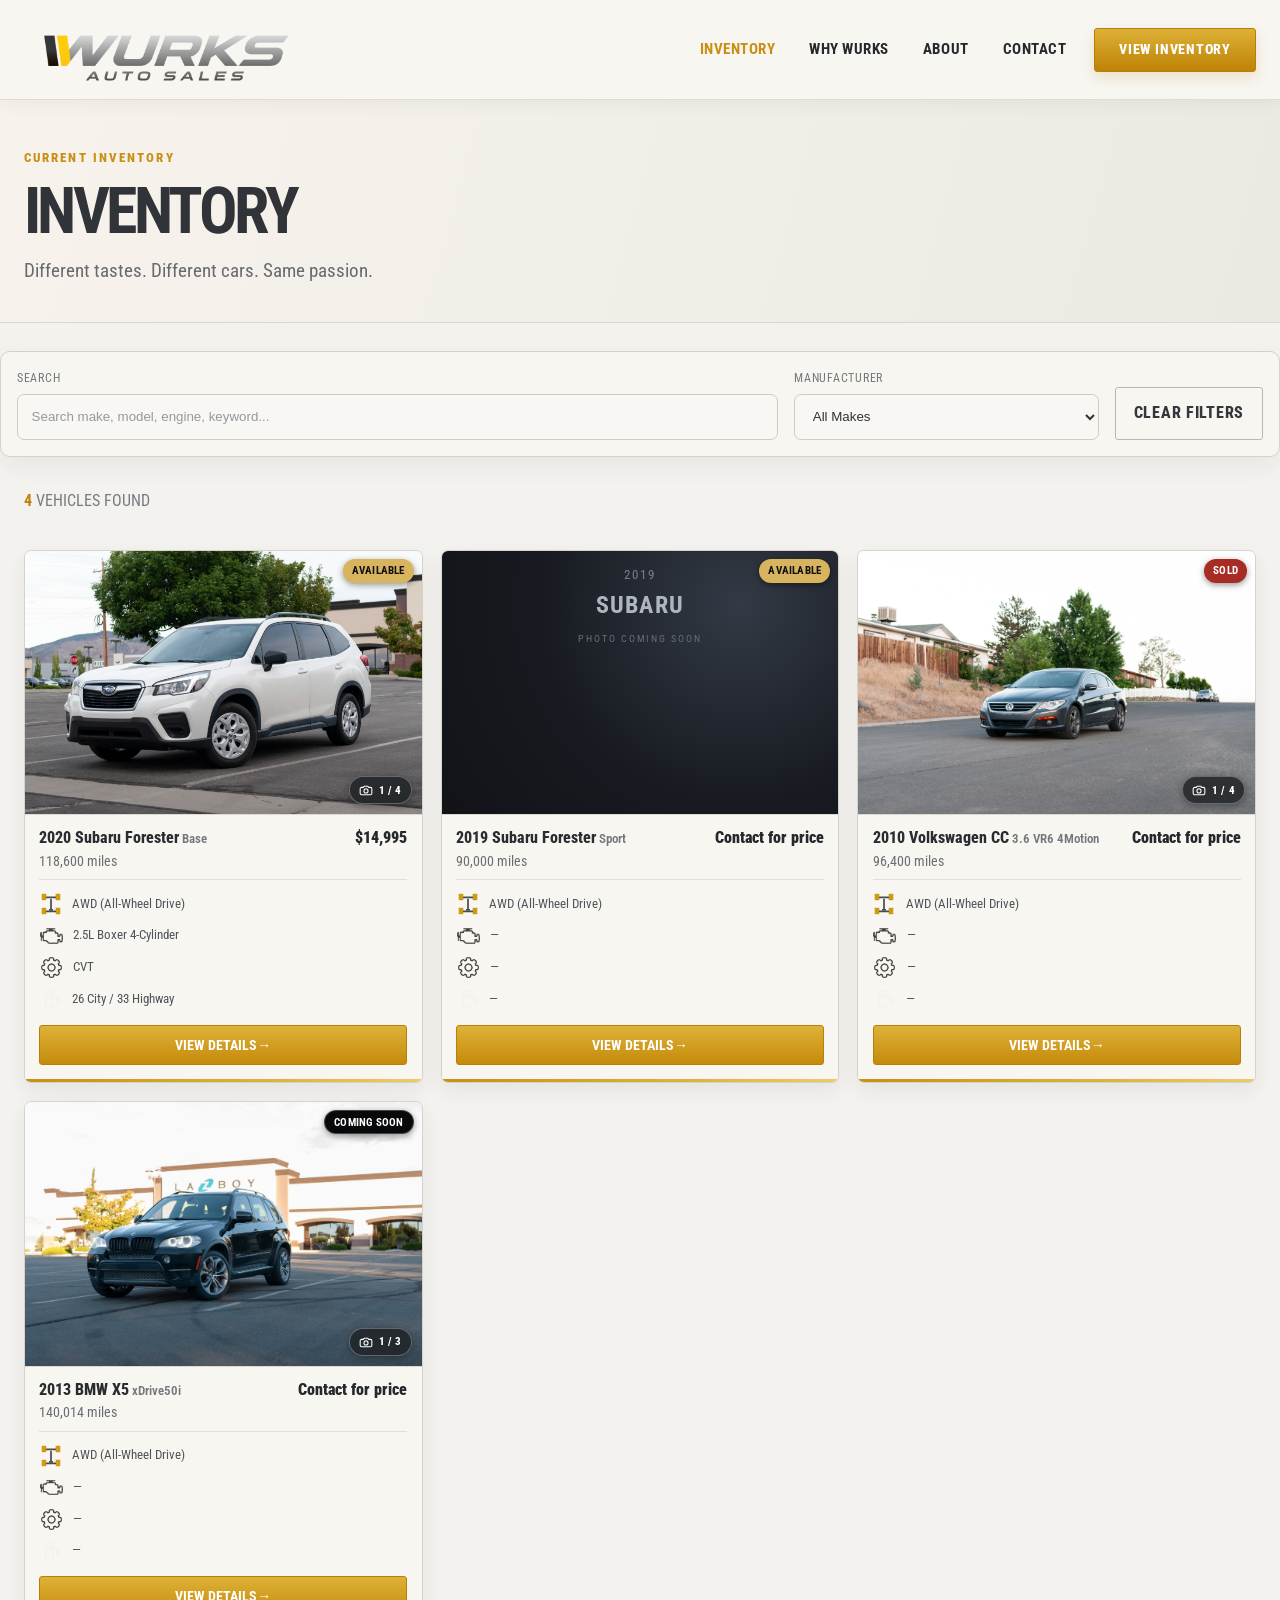
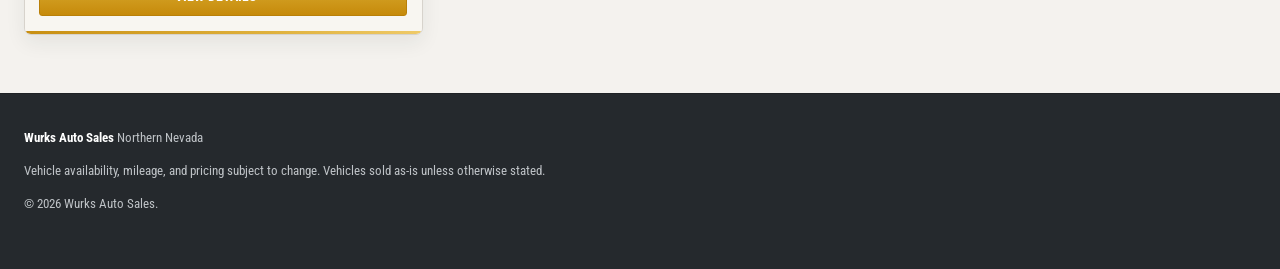
==== inventory.html @ 35cf56d9 "Add files via upload" ====
<!doctype html>
<html lang="en">
<head>
  <meta charset="utf-8" />
  <meta name="viewport" content="width=device-width, initial-scale=1" />
  <meta name="description" content="Browse current used vehicle inventory from Wurks Auto Sales in Northern Nevada." />
  <title>Inventory | Wurks Auto Sales</title>
  <link rel="stylesheet" href="styles.css?v=7.3.0-no-hero-photo" />
  <link rel="preconnect" href="https://fonts.googleapis.com">
  <link rel="preconnect" href="https://fonts.gstatic.com" crossorigin>
  <link href="https://fonts.googleapis.com/css2?family=Roboto+Condensed:wght@400;500;600;700&display=swap" rel="stylesheet">
</head>
<body>
  <header class="site-header">
    <a class="brand brand-logo-link" href="index.html" aria-label="Wurks Auto Sales home">
      <img class="site-logo" src="images/wurks-auto-sales-logo.png?v=7.2.2" alt="Wurks Auto Sales">
    </a>
    <button class="menu-toggle" aria-expanded="false" aria-controls="nav">Menu</button>
    <nav id="nav" class="nav">
      <a class="active" href="inventory.html">Inventory</a>
      <a href="index.html#why-wurks">Why Wurks</a>
      <a href="index.html#about">About</a>
      <a href="index.html#contact">Contact</a>
    </nav>
    <a class="header-cta" href="inventory.html">View Inventory</a>
  </header>

  <main class="inventory-page dealer-inventory-page">
    <section class="inventory-hero compact">
      <p class="eyebrow">Current inventory</p>
      <h1>Inventory</h1>
      <p>Different tastes. Different cars. Same passion.</p>
    </section>

    <section class="inventory-controls dealer-controls">
      <div class="search-wrap">
        <label for="inventory-search">Search</label>
        <input id="inventory-search" type="search" placeholder="Search make, model, engine, keyword...">
      </div>
      <div>
        <label for="make-filter">Manufacturer</label>
        <select id="make-filter">
          <option value="all">All Makes</option>
        </select>
      </div>
      <button id="clear-filters" class="button secondary clear-filter-button" type="button">Clear Filters</button>
    </section>

    <section class="inventory-results-head">
      <p><strong id="inventory-count">0</strong> vehicles found</p>
    </section>

    <section class="section inventory-list-section">
      <div id="inventory-grid" class="inventory-grid dealer-inventory-grid"></div>
      <div id="no-results" class="no-results" hidden>
        <h2>No vehicles match those filters.</h2>
        <p>Try another manufacturer or search term.</p>
      </div>
    </section>
  </main>

  <footer>
    <div><strong>Wurks Auto Sales</strong><span> Northern Nevada</span></div>
    <p>Vehicle availability, mileage, and pricing subject to change. Vehicles sold as-is unless otherwise stated.</p>
    <p>&copy; <span id="year"></span> Wurks Auto Sales.</p>
  </footer>

  <template id="vehicle-template">
    <article class="vehicle-card">
      <div class="vehicle-photo">
        <span class="status"></span>
        <div class="photo-placeholder">Add Vehicle Photo</div>
      </div>
      <div class="vehicle-body">
        <div class="vehicle-title-row">
          <h3 class="vehicle-name"></h3>
          <strong class="vehicle-price"></strong>
        </div>
        <div class="vehicle-meta-row">
          <span class="vehicle-mileage"></span>
        </div>
        <div class="specs"></div>
        <p class="vehicle-desc"></p>
        <a class="button secondary details-button" href="#">View Details</a>
      </div>
    </article>
  </template>
  <script>
    document.write('<script src="inventory.js?v=' + Date.now() + '"><\/script>');
  </script>

<script src="script.js?v=7.2.7-showroom-hero"></script>
</body>
</html>
---- styles.css ----
:root{--bg:#0d0f12;--panel:#15181d;--soft:#20242b;--text:#f5f7fa;--muted:#a8afb9;--line:#2b3038;--accent:#f4b942;--max:1180px}*{box-sizing:border-box}html{scroll-behavior:smooth}body{margin:0;font-family:Inter,ui-sans-serif,system-ui,-apple-system,BlinkMacSystemFont,"Segoe UI",sans-serif;background:var(--bg);color:var(--text);line-height:1.55}a{color:inherit;text-decoration:none}.site-header{position:sticky;top:0;z-index:10;display:flex;align-items:center;justify-content:space-between;padding:16px max(22px,calc((100vw - var(--max))/2));background:rgba(13,15,18,.92);backdrop-filter:blur(12px);border-bottom:1px solid var(--line)}.brand{display:flex;align-items:center;gap:12px}.brand-mark{display:grid;place-items:center;width:42px;height:42px;border:2px solid var(--accent);font-weight:900;font-size:22px;transform:skew(-7deg)}.brand strong,.brand span{display:block}.brand span{font-size:12px;color:var(--muted);letter-spacing:.08em;text-transform:uppercase}.nav{display:flex;gap:24px;font-size:14px}.nav a:hover{color:var(--accent)}.menu-toggle{display:none}.hero,.section,footer{max-width:var(--max);margin:auto}.hero{min-height:74vh;display:grid;grid-template-columns:1.2fr .8fr;gap:70px;align-items:center;padding:90px 22px}.eyebrow{text-transform:uppercase;letter-spacing:.16em;font-size:12px;font-weight:800;color:var(--accent);margin:0 0 12px}.hero h1{font-size:clamp(44px,7vw,82px);line-height:.98;letter-spacing:-.055em;margin:0;max-width:820px}.hero-text{max-width:720px;font-size:19px;color:var(--muted);margin:24px 0 0}.actions{display:flex;gap:12px;margin-top:32px;flex-wrap:wrap}.button{display:inline-flex;align-items:center;justify-content:center;border-radius:8px;padding:13px 18px;font-weight:800;border:1px solid var(--line);cursor:pointer;font:inherit}.button.primary{background:var(--accent);color:#151515;border-color:var(--accent)}.button.secondary{background:transparent;color:var(--text)}.button:hover{transform:translateY(-1px)}.hero-card{background:linear-gradient(145deg,#1b1f25,#111317);padding:34px;border:1px solid var(--line);border-radius:18px;box-shadow:0 20px 70px rgba(0,0,0,.28)}.hero-card-label{font-size:12px;color:var(--muted);text-transform:uppercase;letter-spacing:.12em}.hero-card>strong{display:block;font-size:30px;line-height:1.1;margin:10px 0}.hero-card p{color:var(--muted)}.mini-grid{display:grid;grid-template-columns:1fr 1fr;margin-top:28px;border-top:1px solid var(--line);border-left:1px solid var(--line)}.mini-grid span{padding:16px;border-right:1px solid var(--line);border-bottom:1px solid var(--line);color:var(--muted)}.mini-grid b{color:var(--text)}.section{padding:88px 22px}.section.muted{max-width:none;padding-left:max(22px,calc((100vw - var(--max))/2));padding-right:max(22px,calc((100vw - var(--max))/2));background:var(--panel);border-block:1px solid var(--line)}.section-heading{display:flex;justify-content:space-between;gap:30px;align-items:end;margin-bottom:34px}.section h2{font-size:clamp(32px,4vw,52px);line-height:1.05;letter-spacing:-.035em;margin:0}.section-heading>p{max-width:520px;color:var(--muted);margin:0}.inventory-grid{display:grid;grid-template-columns:repeat(2,minmax(0,1fr));gap:20px}.vehicle-card{overflow:hidden;background:var(--panel);border:1px solid var(--line);border-radius:16px}.vehicle-photo{height:280px;background:radial-gradient(circle at 75% 20%,#333a45,#171a20 55%,#111317);position:relative;display:grid;place-items:center}.photo-placeholder{color:#7f8792;border:1px dashed #555d68;padding:14px 18px;border-radius:8px}.status{position:absolute;left:16px;top:16px;background:var(--accent);color:#111;padding:6px 10px;border-radius:999px;font-size:11px;font-weight:900;text-transform:uppercase;letter-spacing:.08em}.vehicle-body{padding:22px}.vehicle-top{display:flex;justify-content:space-between;gap:16px}.vehicle-kicker{font-size:12px;text-transform:uppercase;letter-spacing:.12em;color:var(--muted);margin:0 0 6px}.vehicle-name{font-size:26px;line-height:1.1;margin:0}.vehicle-price{font-size:22px;white-space:nowrap}.specs{display:flex;gap:8px;flex-wrap:wrap;margin:18px 0}.specs span{font-size:12px;padding:6px 9px;background:var(--soft);border:1px solid var(--line);border-radius:999px;color:#c9ced5}.vehicle-desc,.about-copy,.contact-section p{color:var(--muted)}.details-button{width:100%;margin-top:8px}.feature-grid{display:grid;grid-template-columns:repeat(3,1fr);gap:18px}.feature-grid article{padding:26px;border:1px solid var(--line);border-radius:14px;background:#111317}.feature-grid span{color:var(--accent);font-weight:900}.feature-grid h3{font-size:23px;margin:26px 0 10px}.feature-grid p{color:var(--muted);margin:0}.about-grid{display:grid;grid-template-columns:.9fr 1.1fr;gap:70px}.about-copy{font-size:19px}.contact-section{display:grid;grid-template-columns:1fr 1fr;gap:50px}.contact-card{border:1px solid var(--line);border-radius:16px;overflow:hidden}.contact-card a,.contact-card div{display:flex;justify-content:space-between;gap:20px;padding:22px;border-bottom:1px solid var(--line)}.contact-card>*:last-child{border-bottom:0}.contact-card span{color:var(--muted)}.contact-card a:hover{background:var(--panel)}footer{padding:32px 22px 55px;border-top:1px solid var(--line);color:var(--muted);font-size:13px}footer strong{color:var(--text)}dialog{max-width:620px;width:calc(100% - 32px);background:#14171c;color:var(--text);border:1px solid var(--line);border-radius:16px;padding:34px}dialog::backdrop{background:rgba(0,0,0,.75)}.dialog-close{position:absolute;right:16px;top:12px;background:none;border:0;color:var(--text);font-size:30px;cursor:pointer}.dialog-note{color:var(--muted);padding:14px;background:var(--soft);border-radius:8px}@media(max-width:760px){.menu-toggle{display:block;background:none;color:var(--text);border:1px solid var(--line);border-radius:7px;padding:8px 10px}.nav{display:none;position:absolute;top:75px;left:0;right:0;background:var(--bg);padding:20px 22px;border-bottom:1px solid var(--line);flex-direction:column}.nav.open{display:flex}.hero{grid-template-columns:1fr;min-height:auto;padding-top:65px;gap:35px}.hero-card{padding:24px}.inventory-grid,.feature-grid,.about-grid,.contact-section{grid-template-columns:1fr}.section-heading{align-items:start;flex-direction:column}.vehicle-photo{height:220px}.vehicle-top{flex-direction:column}.contact-card a,.contact-card div{flex-direction:column;gap:3px}.about-grid{gap:24px}}

/* Featured inventory and full inventory page */
.heading-actions{max-width:520px}.heading-actions p{color:var(--muted);margin:0 0 9px}.text-link{color:var(--accent);font-weight:800;font-size:14px}.text-link:hover{text-decoration:underline}.featured-grid{grid-template-columns:repeat(2,minmax(0,1fr))}.inventory-hero{max-width:var(--max);margin:auto;padding:82px 22px 34px}.inventory-hero h1{font-size:clamp(48px,7vw,82px);line-height:.98;letter-spacing:-.055em;margin:0}.inventory-hero>p:last-child{max-width:720px;color:var(--muted);font-size:18px;margin:22px 0 0}.inventory-page-section{padding-top:28px}.inventory-toolbar{display:grid;grid-template-columns:minmax(190px,260px) minmax(260px,1fr) auto;gap:14px;align-items:end;margin-bottom:28px;padding:18px;background:var(--panel);border:1px solid var(--line);border-radius:14px}.filter-group{display:flex;flex-direction:column;gap:7px}.filter-group label{font-size:11px;text-transform:uppercase;letter-spacing:.11em;color:var(--muted);font-weight:800}.filter-group select,.filter-group input{width:100%;height:46px;padding:0 13px;border-radius:8px;border:1px solid var(--line);background:var(--bg);color:var(--text);font:inherit;outline:none}.filter-group select:focus,.filter-group input:focus{border-color:var(--accent)}.filter-group input::placeholder{color:#747c87}.inventory-count{height:46px;min-width:132px;display:flex;flex-direction:column;justify-content:center;padding:0 14px;border-left:1px solid var(--line)}.inventory-count strong{font-size:19px;line-height:1}.inventory-count span{font-size:11px;color:var(--muted);margin-top:4px}.inventory-grid-three{grid-template-columns:repeat(3,minmax(0,1fr));gap:18px}.inventory-grid-three .vehicle-photo{height:215px}.inventory-grid-three .vehicle-body{padding:18px}.inventory-grid-three .vehicle-name{font-size:22px}.inventory-grid-three .vehicle-price{font-size:18px}.inventory-grid-three .vehicle-top{flex-direction:column;gap:7px}.inventory-grid-three .vehicle-desc{display:-webkit-box;-webkit-line-clamp:3;-webkit-box-orient:vertical;overflow:hidden}.no-results{text-align:center;padding:70px 20px;border:1px dashed var(--line);border-radius:14px}.no-results h2{font-size:30px;margin:0 0 8px}.no-results p{color:var(--muted);margin:0 0 20px}.nav a.active{color:var(--accent)}

@media(max-width:980px){.inventory-grid-three{grid-template-columns:repeat(2,minmax(0,1fr))}.inventory-toolbar{grid-template-columns:1fr 1fr}.inventory-count{grid-column:1/-1;border-left:0;border-top:1px solid var(--line);padding:12px 0 0;height:auto}}
@media(max-width:760px){.featured-grid,.inventory-grid-three{grid-template-columns:1fr}.inventory-toolbar{grid-template-columns:1fr}.inventory-count{grid-column:auto}.inventory-hero{padding-top:56px}.heading-actions{max-width:none}}

/* v3 polish: richer vehicle cards + dedicated detail pages */
.vehicle-card{transition:transform .18s ease,border-color .18s ease,box-shadow .18s ease}.vehicle-card:hover{transform:translateY(-3px);border-color:#3b424d;box-shadow:0 18px 45px rgba(0,0,0,.2)}.vehicle-photo{background-size:cover;background-position:center;overflow:hidden}.vehicle-photo.has-image:after,.detail-main-photo.has-image:after{content:"";position:absolute;inset:0;background:linear-gradient(to bottom,transparent 55%,rgba(0,0,0,.24))}.photo-placeholder{border:0;text-align:center;display:flex;flex-direction:column;gap:2px;text-transform:uppercase;letter-spacing:.12em}.photo-placeholder span{font-size:13px;color:#777f8a}.photo-placeholder strong{font-size:24px;color:#aeb5bf;letter-spacing:.05em}.photo-placeholder small{font-size:10px;color:#666e78;margin-top:5px}.featured-badge{position:absolute;z-index:2;right:16px;top:16px;background:#111317dd;border:1px solid #4c535d;border-radius:999px;padding:6px 10px;font-size:10px;font-weight:900;text-transform:uppercase;letter-spacing:.09em}.status{z-index:2}.status.coming-soon-status{background:#4b515a;color:#fff}.details-button{position:relative}.details-button:after{content:" →"}.inventory-grid-three .vehicle-card{display:flex;flex-direction:column}.inventory-grid-three .vehicle-body{display:flex;flex:1;flex-direction:column}.inventory-grid-three .vehicle-desc{flex:1}.inventory-toolbar{position:sticky;top:83px;z-index:5;box-shadow:0 8px 25px rgba(0,0,0,.15)}
.vehicle-detail-page{max-width:var(--max);margin:auto;padding:42px 22px 88px}.back-link{display:inline-block;color:var(--muted);font-weight:700;font-size:14px;margin:8px 0 28px}.back-link:hover{color:var(--accent)}.detail-layout{display:grid;grid-template-columns:minmax(0,1.15fr) minmax(360px,.85fr);gap:48px;align-items:start}.detail-gallery{min-width:0}.detail-main-photo{height:540px;position:relative;border:1px solid var(--line);border-radius:18px;background:radial-gradient(circle at 75% 20%,#333a45,#171a20 55%,#111317);background-size:cover;background-position:center;display:grid;place-items:center;overflow:hidden}.detail-placeholder{text-align:center;display:flex;flex-direction:column;text-transform:uppercase;letter-spacing:.13em}.detail-placeholder span{color:#777f8a;font-size:18px}.detail-placeholder strong{font-size:42px;color:#b5bbc3}.detail-placeholder small{color:#6f7680;font-size:11px;margin-top:8px}.detail-thumbnails{display:grid;grid-template-columns:repeat(5,1fr);gap:10px;margin-top:12px}.thumb{aspect-ratio:4/3;border:2px solid transparent;border-radius:9px;background-size:cover;background-position:center;cursor:pointer;opacity:.72}.thumb:hover,.thumb.active{opacity:1;border-color:var(--accent)}.detail-summary{position:sticky;top:110px}.detail-summary h1{font-size:clamp(40px,5vw,64px);line-height:.98;letter-spacing:-.045em;margin:0 0 16px}.detail-price{display:block;font-size:30px;color:var(--accent);margin-bottom:26px}.detail-spec-grid{display:grid;grid-template-columns:repeat(3,1fr);border:1px solid var(--line);border-radius:12px;overflow:hidden;margin-bottom:28px}.detail-spec-grid div{padding:16px;border-right:1px solid var(--line)}.detail-spec-grid div:last-child{border-right:0}.detail-spec-grid span,.disclosure-box>span{display:block;color:var(--muted);font-size:10px;text-transform:uppercase;letter-spacing:.12em;font-weight:800;margin-bottom:4px}.detail-spec-grid strong{font-size:14px}.detail-description{color:#c9ced5;font-size:18px}.disclosure-box{margin:24px 0;background:var(--panel);border:1px solid var(--line);border-radius:12px;padding:18px}.disclosure-box p{color:var(--muted);margin:0}.detail-actions{display:flex;gap:10px;flex-wrap:wrap}.detail-not-found{padding:100px 0}.detail-not-found h1{font-size:48px;max-width:650px}.buyer-banner{max-width:none;padding:52px max(22px,calc((100vw - var(--max))/2));background:var(--panel);border-block:1px solid var(--line);display:grid;grid-template-columns:1fr 1fr;gap:50px;align-items:end}.buyer-banner h2{font-size:clamp(30px,4vw,46px);margin:0;line-height:1.05}.buyer-banner>p{color:var(--muted);margin:0;max-width:560px}
@media(max-width:900px){.detail-layout{grid-template-columns:1fr}.detail-summary{position:static}.detail-main-photo{height:480px}.buyer-banner{grid-template-columns:1fr;gap:20px}}
@media(max-width:760px){.inventory-toolbar{position:static}.vehicle-detail-page{padding-top:28px}.detail-main-photo{height:330px}.detail-spec-grid{grid-template-columns:1fr}.detail-spec-grid div{border-right:0;border-bottom:1px solid var(--line)}.detail-spec-grid div:last-child{border-bottom:0}.detail-actions{flex-direction:column}.detail-actions .button{width:100%}.detail-thumbnails{grid-template-columns:repeat(4,1fr)}}

/* v4.1 inventory photo browsing: arrows + picture count only on inventory cards */
.inventory-grid-three .vehicle-photo .photo-count{position:absolute;right:12px;bottom:12px;z-index:3;display:flex;align-items:center;gap:5px;padding:6px 9px;border-radius:999px;background:rgba(10,12,15,.82);border:1px solid rgba(255,255,255,.16);color:#fff;font-size:11px;font-weight:800;line-height:1;backdrop-filter:blur(7px)}
.card-photo-arrow{position:absolute;z-index:4;top:50%;transform:translateY(-50%);width:38px;height:38px;border:1px solid rgba(255,255,255,.25);border-radius:50%;display:grid;place-items:center;background:rgba(10,12,15,.7);color:#fff;font-size:29px;line-height:1;cursor:pointer;opacity:0;transition:opacity .16s ease,background .16s ease}
.card-photo-prev{left:10px}.card-photo-next{right:10px}.inventory-grid-three .vehicle-photo:hover .card-photo-arrow,.card-photo-arrow:focus-visible{opacity:1}.card-photo-arrow:hover{background:rgba(10,12,15,.94)}
@media(max-width:760px){.card-photo-arrow{opacity:1;width:34px;height:34px;font-size:26px}}

/* v4.3 vehicle-detail gallery navigation: keeps restored gallery sizing, adds arrows only */
.detail-photo-arrow{position:absolute;z-index:4;top:50%;transform:translateY(-50%);width:44px;height:44px;border:1px solid rgba(255,255,255,.28);border-radius:50%;display:grid;place-items:center;background:rgba(10,12,15,.72);color:#fff;font-size:32px;line-height:1;cursor:pointer;opacity:.88;transition:opacity .16s ease,background .16s ease}
.detail-photo-prev{left:14px}.detail-photo-next{right:14px}.detail-photo-arrow:hover,.detail-photo-arrow:focus-visible{opacity:1;background:rgba(10,12,15,.94)}
@media(max-width:760px){.detail-photo-arrow{width:38px;height:38px;font-size:28px}.detail-photo-prev{left:10px}.detail-photo-next{right:10px}}


/* v4.4 — clearer vehicle sale status */
.status-sold,
.status-badge.status-sold,
.vehicle-status.status-sold {
  background: #c62828 !important;
  color: #fff !important;
  border-color: #c62828 !important;
}

.status-available,
.status-badge.status-available,
.vehicle-status.status-available {
  /* Preserve the site's existing available styling unless overridden elsewhere. */
}

.detail-sold-banner {
  display: inline-flex;
  align-items: center;
  justify-content: center;
  margin: 0.55rem 0 0.8rem;
  padding: 0.48rem 1.15rem;
  border-radius: 999px;
  background: #c62828;
  color: #fff;
  font-size: 1rem;
  font-weight: 800;
  letter-spacing: 0.12em;
  line-height: 1;
  text-transform: uppercase;
  box-shadow: 0 2px 8px rgba(0,0,0,.16);
}

.status.sold-status {
  background: #c62828 !important;
  color: #fff !important;
  border-color: #c62828 !important;
}

.detail-status-banner {
  display: inline-block;
  margin: 0 0 .7rem;
  padding: .48rem 1.15rem;
  border-radius: 999px;
  background: #c62828;
  color: #fff;
  font-size: 1rem;
  font-weight: 800;
  letter-spacing: .12em;
  line-height: 1;
}
.detail-status-banner[hidden] { display: none; }


/* v5.1 SOLD visibility patch */
.status.sold-status,
.status[data-status="sold"] {
  background: #c62828 !important;
  border-color: #c62828 !important;
  color: #ffffff !important;
}

.detail-status-banner {
  display: inline-flex;
  align-items: center;
  justify-content: center;
  width: fit-content;
  margin: 0 0 .8rem;
  padding: .55rem 1.25rem;
  border-radius: 999px;
  background: #c62828 !important;
  border: 1px solid #a91f1f;
  color: #ffffff !important;
  font-size: 1rem;
  font-weight: 800;
  letter-spacing: .12em;
  line-height: 1;
  text-transform: uppercase;
}

.detail-status-banner[hidden] {
  display: none !important;
}


/* v5.4 — Wurks logo + contact submission form */
.brand-logo-link{display:flex;align-items:center;padding:0}
.site-logo{display:block;width:190px;max-width:42vw;height:auto;object-fit:contain}
.contact-form-section{display:block}
.contact-form-intro{max-width:760px;margin-bottom:1.35rem}
.contact-form-intro h2{margin-bottom:.55rem}
.contact-submission-form{
  border:1px solid rgba(255,255,255,.16);
  border-radius:14px;
  padding:clamp(1.2rem,3vw,2rem);
  background:rgba(255,255,255,.025)
}
.contact-form-grid{display:grid;grid-template-columns:repeat(2,minmax(0,1fr));gap:1.2rem 1.35rem}
.form-field{min-width:0}.form-field-full{grid-column:1/-1}
.form-field label{display:block;margin-bottom:.5rem;font-weight:700;color:#fff}
.required-mark{color:#e14a45}
.optional-label{margin-left:.35rem;color:rgba(255,255,255,.54);font-size:.78rem;font-weight:500}
.contact-submission-form input,.contact-submission-form textarea{
  width:100%;border:1px solid rgba(255,255,255,.22);border-radius:7px;
  background:rgba(255,255,255,.055);color:#fff;padding:.95rem 1rem;font:inherit;outline:none;
  transition:border-color .16s ease,background .16s ease
}
.contact-submission-form input::placeholder,.contact-submission-form textarea::placeholder{color:rgba(255,255,255,.55)}
.contact-submission-form input:focus,.contact-submission-form textarea:focus{border-color:#d7b45d;background:rgba(255,255,255,.075)}
.contact-submission-form textarea{min-height:175px;resize:vertical}
.comment-count{margin-top:.35rem;text-align:right;color:rgba(255,255,255,.66);font-size:.88rem}
.contact-submit-button{
  width:100%;margin-top:1.25rem;border:1px solid #b99543;border-radius:7px;
  background:linear-gradient(180deg,#efd064 0%,#d5ad45 100%);color:#111;
  padding:.92rem 1rem;font:inherit;font-weight:800;letter-spacing:.18em;text-transform:uppercase;cursor:pointer
}
.contact-submit-button:hover{filter:brightness(1.05)}
.contact-privacy-note{display:flex;align-items:flex-start;gap:.9rem;margin-top:1.35rem;color:rgba(255,255,255,.78)}
.contact-privacy-note strong{color:#fff}
.contact-privacy-note p{margin:.25rem 0 0;line-height:1.55}
.privacy-shield{
  flex:0 0 auto;display:grid;place-items:center;width:32px;height:38px;border:2px solid #d7b45d;
  color:#d7b45d;border-radius:9px 9px 13px 13px;font-weight:900
}
.form-honeypot{position:absolute!important;left:-9999px!important;opacity:0!important;pointer-events:none!important}
@media(max-width:720px){
  .contact-form-grid{grid-template-columns:1fr}
  .form-field-full{grid-column:auto}
  .site-logo{width:160px;max-width:58vw}
}

/* v5.6 contact submission button states */
.contact-submit-button.sent-success {
  background: #2e7d32 !important;
  border-color: #256628 !important;
  color: #ffffff !important;
  letter-spacing: .04em;
}

.contact-submit-button.send-error {
  background: #c62828 !important;
  border-color: #a91f1f !important;
  color: #ffffff !important;
  letter-spacing: .03em;
}

.contact-submit-button:disabled {
  cursor: default;
  opacity: 1;
}

/* v5.7 expanded vehicle specs */
.detail-spec-grid{grid-template-columns:repeat(3,minmax(0,1fr))}
@media(max-width:720px){.detail-spec-grid{grid-template-columns:repeat(2,minmax(0,1fr))}}


/* v5.9 vehicle-detail inquiry modal */
body.modal-open { overflow: hidden; }

.vehicle-inquiry-modal[hidden] { display: none !important; }

.vehicle-inquiry-modal {
  position: fixed;
  inset: 0;
  z-index: 9999;
  display: grid;
  place-items: center;
  padding: 1rem;
}

.vehicle-inquiry-backdrop {
  position: absolute;
  inset: 0;
  background: rgba(0,0,0,.74);
  backdrop-filter: blur(3px);
}

.vehicle-inquiry-dialog {
  position: relative;
  z-index: 1;
  width: min(680px, 100%);
  max-height: calc(100vh - 2rem);
  overflow-y: auto;
  border: 1px solid rgba(255,255,255,.16);
  border-radius: 16px;
  background: #111418;
  color: #fff;
  padding: 1.5rem;
  box-shadow: 0 24px 70px rgba(0,0,0,.45);
}

.vehicle-inquiry-dialog h2 {
  margin: .2rem 0 .25rem;
}

.vehicle-inquiry-vehicle {
  margin: 0 0 1.15rem;
  color: #d7b45d;
  font-weight: 700;
}

.vehicle-inquiry-close {
  position: absolute;
  top: .7rem;
  right: .8rem;
  width: 38px;
  height: 38px;
  border: 1px solid rgba(255,255,255,.16);
  border-radius: 50%;
  background: rgba(255,255,255,.06);
  color: #fff;
  font-size: 1.35rem;
  line-height: 1;
  cursor: pointer;
}

.vehicle-inquiry-grid {
  display: grid;
  grid-template-columns: repeat(2,minmax(0,1fr));
  gap: 1rem;
}

.vehicle-inquiry-form input,
.vehicle-inquiry-form textarea {
  width: 100%;
  border: 1px solid rgba(255,255,255,.22);
  border-radius: 7px;
  background: rgba(255,255,255,.055);
  color: #fff;
  padding: .85rem .95rem;
  font: inherit;
}

.vehicle-inquiry-form textarea {
  min-height: 125px;
  resize: vertical;
}

.vehicle-inquiry-form input:focus,
.vehicle-inquiry-form textarea:focus {
  outline: 2px solid rgba(215,180,93,.35);
  border-color: #d7b45d;
}

.vehicle-inquiry-form .form-field-full {
  grid-column: 1 / -1;
}

.compact-privacy-note {
  margin-top: 1rem;
  font-size: .9rem;
}

@media (max-width: 650px) {
  .vehicle-inquiry-dialog {
    padding: 1.15rem;
  }

  .vehicle-inquiry-grid {
    grid-template-columns: 1fr;
  }

  .vehicle-inquiry-form .form-field-full {
    grid-column: auto;
  }
}


/* v5.13 — additional specs on Inventory cards only */
.inventory-specs {
  display: grid;
  grid-template-columns: repeat(2, minmax(0, 1fr));
  gap: 8px;
}

.inventory-specs span {
  min-width: 0;
  line-height: 1.35;
}

@media (max-width: 520px) {
  .inventory-specs {
    grid-template-columns: 1fr;
  }
}

/* v5.14 Coming Soon status */
.status.coming-soon-status,
.status[data-status="coming soon"] {
  background: #b8892d;
  border-color: #b8892d;
  color: #111;
}

/* v5.16 inventory spec icons */
.inventory-specs{display:grid;grid-template-columns:repeat(2,minmax(0,1fr));gap:8px}
.inventory-spec-item{display:flex!important;align-items:center;gap:7px;min-width:0}
.spec-icon{flex:0 0 auto;display:inline-flex;align-items:center;justify-content:center;width:22px;height:22px;color:#fff}
.spec-icon svg{width:19px;height:19px;fill:none;stroke:currentColor;stroke-width:1.7;stroke-linecap:round;stroke-linejoin:round}
.spec-text{min-width:0;line-height:1.3}
.drive-icon{display:inline-grid;place-items:center;min-width:32px;height:20px;padding:0 4px;border:1px solid currentColor;border-radius:4px;color:#fff;font-size:9px;font-weight:800;letter-spacing:.04em;line-height:1}
@media(max-width:520px){.inventory-specs{grid-template-columns:1fr}}


/* v5.18 corrected recognizable inventory icons */
.inventory-spec-item .spec-icon{
  width:32px;
  min-width:32px;
  height:26px;
}
.inventory-spec-item .spec-icon>svg{
  width:23px;
  height:23px;
  color:#fff;
  overflow:visible;
}
.spec-engine .spec-icon>svg{width:27px}
.drivetrain-pictogram{
  display:inline-flex;
  align-items:center;
  gap:4px;
  color:#fff;
}
.drivetrain-pictogram svg{
  width:31px;
  height:20px;
}
.drivetrain-pictogram b{
  font-size:9px;
  line-height:1;
  letter-spacing:.04em;
}
.drivetrain-pictogram .wheel-driven{
  fill:#fff;
  stroke:#fff;
  stroke-width:.7;
}
.drivetrain-pictogram .wheel-idle{
  fill:none;
  stroke:rgba(255,255,255,.72);
  stroke-width:1.2;
}
.drivetrain-pictogram .drive-line{
  fill:none;
  stroke:rgba(255,255,255,.72);
  stroke-width:1.25;
  stroke-linecap:round;
}
.drivetrain-pictogram .drive-center{
  fill:#fff;
}


/* v5.19 — mockup-style automotive inventory icons, current layout preserved */
.inventory-spec-item .spec-icon{
  width:34px;
  min-width:34px;
  height:30px;
  color:#fff;
}

.inventory-spec-item .spec-icon > svg{
  width:24px;
  height:24px;
  color:#fff;
  overflow:visible;
}

.spec-engine .spec-icon > svg{
  width:28px;
}

.drivetrain-pictogram{
  display:inline-flex;
  align-items:center;
  gap:5px;
  color:#fff;
}

.drivetrain-pictogram svg{
  width:32px;
  height:28px;
  overflow:visible;
}

.drivetrain-pictogram b{
  font-size:9px;
  line-height:1;
  letter-spacing:.05em;
  color:#fff;
}

.drivetrain-pictogram .wheel-idle{
  fill:#fff;
  stroke:#fff;
  stroke-width:.8;
  opacity:.92;
}

.drivetrain-pictogram .wheel-driven{
  fill:#d7b45d;
  stroke:#f2cf70;
  stroke-width:1;
}

.drivetrain-pictogram .drive-line{
  fill:none;
  stroke:#fff;
  stroke-width:2;
  stroke-linecap:round;
}

.drivetrain-pictogram .drive-node{
  fill:#fff;
}

.inventory-spec-item{
  min-height:38px;
}


/* v6.0 — Dealer-style visual refresh while preserving current functionality */
:root{
  --bg:#090b0e;
  --panel:#111418;
  --panel-2:#171b20;
  --panel-3:#1d2228;
  --line:#303741;
  --text:#f4f4f4;
  --muted:#aab1bb;
  --gold:#d7b45d;
  --gold-2:#f0cd69;
}

body{
  background:
    radial-gradient(circle at 20% 0%, rgba(215,180,93,.045), transparent 30%),
    linear-gradient(180deg,#080a0d,#0b0e12 55%,#090b0e);
}

.site-header{
  background:rgba(7,9,12,.96);
  border-bottom:1px solid rgba(255,255,255,.10);
  backdrop-filter:blur(10px);
}

.nav a{
  text-transform:uppercase;
  letter-spacing:.05em;
  font-size:.88rem;
}

.nav a:hover,.nav a.active{
  color:var(--gold);
}

.dealer-hero{
  min-height:430px;
  display:grid;
  grid-template-columns:1.05fr .95fr;
  align-items:center;
  gap:2rem;
  padding:clamp(2rem,5vw,4.5rem);
  border-bottom:1px solid var(--line);
  background:
    linear-gradient(90deg,rgba(7,9,12,.98) 0%,rgba(7,9,12,.90) 44%,rgba(7,9,12,.30) 72%,rgba(7,9,12,.12) 100%),
    radial-gradient(circle at 78% 50%,rgba(215,180,93,.08),transparent 35%);
}

.dealer-hero-copy h1{
  margin:.2rem 0 1rem;
  max-width:780px;
  font-size:clamp(2.6rem,6vw,5rem);
  line-height:.95;
  text-transform:uppercase;
  letter-spacing:-.035em;
}

.dealer-hero-copy h1 span{color:var(--gold)}
.dealer-hero-copy>p:not(.eyebrow){max-width:650px;color:var(--muted);font-size:1.05rem;line-height:1.65}
.hero-cta{margin-top:1rem}

.dealer-hero-visual{
  min-height:280px;
  display:grid;
  place-items:center;
}

.hero-car-silhouette{
  width:min(520px,100%);
  aspect-ratio:16/8;
  display:flex;
  flex-direction:column;
  justify-content:flex-end;
  align-items:flex-end;
  padding:1.5rem;
  border:1px solid rgba(215,180,93,.22);
  border-radius:28px;
  background:
    linear-gradient(180deg,rgba(255,255,255,.02),rgba(255,255,255,.00)),
    radial-gradient(ellipse at 50% 72%,rgba(215,180,93,.16),transparent 38%);
  box-shadow:inset 0 0 70px rgba(0,0,0,.35);
}

.hero-car-silhouette span{
  font-size:clamp(2.4rem,6vw,5rem);
  font-weight:900;
  letter-spacing:.05em;
  color:rgba(255,255,255,.12);
}

.hero-car-silhouette small{
  color:var(--gold);
  text-transform:uppercase;
  letter-spacing:.12em;
}

.trust-strip{
  display:grid;
  grid-template-columns:repeat(3,1fr);
  gap:1px;
  border-top:1px solid var(--line);
  border-bottom:1px solid var(--line);
  background:var(--line);
}

.trust-item{
  display:flex;
  align-items:center;
  gap:1rem;
  padding:1.35rem 1.5rem;
  background:#0d1014;
}

.trust-item strong{display:block;text-transform:uppercase;font-size:.88rem}
.trust-item span{display:block;margin-top:.25rem;color:var(--muted);font-size:.9rem}
.trust-icon{
  flex:0 0 auto;
  display:grid;
  place-items:center;
  width:46px;
  height:46px;
  border:2px solid var(--gold);
  border-radius:50%;
  color:var(--gold);
  font-weight:900;
}

.section-heading-row{
  display:flex;
  justify-content:space-between;
  align-items:end;
  gap:1rem;
  margin-bottom:1.2rem;
}

.text-link{color:var(--gold);font-weight:700;text-decoration:none}

.dealer-featured-grid,
.dealer-inventory-grid{
  display:grid;
  grid-template-columns:repeat(4,minmax(0,1fr));
  gap:1rem;
}

.dealer-inventory-grid{
  align-items:stretch;
}

.vehicle-card{
  background:linear-gradient(180deg,#171b20,#101318);
  border:1px solid #3a424c;
  border-radius:10px;
  box-shadow:none;
}

.vehicle-card:hover{
  transform:translateY(-2px);
  border-color:#59616c;
  box-shadow:0 16px 35px rgba(0,0,0,.24);
}

.vehicle-photo{
  border-bottom:1px solid var(--line);
}

.status{
  border-radius:6px;
  font-size:.72rem;
  font-weight:800;
  letter-spacing:.04em;
}

.vehicle-kicker{
  color:var(--muted);
  font-size:.82rem;
}

.vehicle-name{
  font-size:1.05rem;
  line-height:1.25;
}

.vehicle-price{
  color:var(--gold);
  font-size:1.08rem;
}

.vehicle-desc{
  color:var(--muted);
  min-height:3.2em;
}

.specs.inventory-specs{
  display:flex;
  flex-direction:column;
  gap:.45rem;
  margin:1rem 0;
}

.inventory-spec-item{
  display:flex!important;
  align-items:center;
  gap:.65rem;
  min-height:30px;
  padding:0!important;
  border:0!important;
  background:none!important;
  border-radius:0!important;
}

.inventory-spec-item .spec-icon{
  width:28px;
  min-width:28px;
  height:26px;
}

.inventory-spec-item .spec-text{
  color:#e9edf2;
  font-size:.9rem;
}

.details-button{
  width:100%;
  border:1px solid var(--gold)!important;
  background:transparent!important;
  color:var(--gold)!important;
  border-radius:6px!important;
  text-transform:uppercase;
  font-weight:800;
  letter-spacing:.04em;
}

.details-button:hover{
  background:rgba(215,180,93,.08)!important;
}

.why-panel{
  display:grid;
  grid-template-columns:.8fr 1.2fr;
  gap:2rem;
  padding:2rem;
  border:1px solid var(--line);
  border-radius:16px;
  background:#111418;
}

.why-grid{
  display:grid;
  grid-template-columns:repeat(2,1fr);
  border:1px solid var(--line);
}

.why-grid>div{
  padding:1.2rem;
  min-height:90px;
  border-right:1px solid var(--line);
  border-bottom:1px solid var(--line);
}

.why-grid>div:nth-child(2n){border-right:0}
.why-grid>div:nth-last-child(-n+2){border-bottom:0}
.why-grid strong{display:block}
.why-grid span{display:block;margin-top:.3rem;color:var(--muted)}

.dealer-inventory-page{
  max-width:1500px;
  margin:0 auto;
}

.inventory-hero.compact{
  padding:2rem 1.5rem 1rem;
  border:0;
}

.inventory-hero.compact h1{
  margin:.1rem 0;
  font-size:2.2rem;
  text-transform:uppercase;
}

.dealer-controls{
  display:grid;
  grid-template-columns:minmax(260px,2fr) minmax(180px,.8fr) auto;
  gap:1rem;
  margin:0 1.5rem;
  padding:1rem;
  border:1px solid var(--line);
  border-radius:10px;
  background:#12161b;
}

.dealer-controls label{
  display:block;
  margin-bottom:.4rem;
  color:var(--muted);
  font-size:.78rem;
  text-transform:uppercase;
  letter-spacing:.06em;
}

.dealer-controls input,
.dealer-controls select{
  width:100%;
  min-height:46px;
  border:1px solid #39414b;
  border-radius:7px;
  background:#0d1014;
  color:#fff;
  padding:.7rem .85rem;
}

.clear-filter-button{
  align-self:end;
  min-height:46px;
}

.inventory-results-head{
  display:flex;
  justify-content:space-between;
  align-items:center;
  padding:1rem 1.5rem .25rem;
  text-transform:uppercase;
  color:var(--muted);
}

.inventory-results-head strong{color:var(--gold)}
.inventory-list-section{padding-top:.75rem}

.dealer-detail-layout{
  gap:1.35rem;
  align-items:start;
}

.dealer-detail-gallery{
  padding:.75rem;
  border:1px solid var(--line);
  border-radius:12px;
  background:#111418;
}

.dealer-detail-summary{
  border:1px solid var(--line);
  border-radius:12px;
  background:#111418;
  padding:1.4rem;
}

.detail-breadcrumb{
  display:flex;
  flex-wrap:wrap;
  gap:.45rem;
  margin:0 0 1rem;
  color:var(--muted);
  font-size:.88rem;
}

.detail-breadcrumb a{color:var(--muted);text-decoration:none}
.detail-breadcrumb a:hover{color:var(--gold)}

.detail-price{color:var(--gold)!important}

.detail-spec-grid{
  border-top:1px solid var(--line);
  border-bottom:1px solid var(--line);
  padding:1rem 0;
  gap:.75rem;
}

.detail-spec-grid>div{
  border:0!important;
  background:#0d1014;
  border-radius:8px;
}

.detail-actions .button.primary{
  background:var(--gold);
  border-color:var(--gold);
  color:#111;
}

@media(max-width:1100px){
  .dealer-featured-grid,.dealer-inventory-grid{grid-template-columns:repeat(2,minmax(0,1fr))}
  .dealer-hero{grid-template-columns:1fr}
  .dealer-hero-visual{display:none}
}

@media(max-width:760px){
  .trust-strip{grid-template-columns:1fr}
  .why-panel{grid-template-columns:1fr}
  .dealer-controls{grid-template-columns:1fr}
  .dealer-featured-grid,.dealer-inventory-grid{grid-template-columns:1fr}
  .section-heading-row{align-items:flex-start;flex-direction:column}
}

/* v6.1 — descriptions belong on View Details only */
#featured-grid .vehicle-desc,
#inventory-grid .vehicle-desc {
  display: none !important;
}

/* v6.2 — smaller vehicle specification icons */
.inventory-spec-item .spec-icon {
  width: 22px;
  min-width: 22px;
  height: 22px;
}

.inventory-spec-item .spec-icon > svg {
  width: 17px;
  height: 17px;
}

.spec-engine .spec-icon > svg {
  width: 20px;
}

.drivetrain-pictogram svg {
  width: 23px;
  height: 21px;
}

.drivetrain-pictogram {
  gap: 4px;
}

.drivetrain-pictogram b {
  font-size: 8px;
}

.inventory-spec-item {
  gap: .5rem;
  min-height: 27px;
}


/* v6.3 — compact dealer-card layout inspired by approved reference */
#featured-grid .vehicle-card,
#inventory-grid .vehicle-card {
  display: flex;
  flex-direction: column;
  overflow: hidden;
  border: 1px solid #3a424c;
  border-radius: 9px;
  background: linear-gradient(180deg, #191d22 0%, #12161a 100%);
  box-shadow: 0 8px 24px rgba(0,0,0,.18);
}

#featured-grid .vehicle-photo,
#inventory-grid .vehicle-photo {
  width: 100%;
  aspect-ratio: 16 / 9;
  min-height: 0;
  border-bottom: 1px solid #343b44;
  border-radius: 0;
}

#featured-grid .vehicle-card-content,
#inventory-grid .vehicle-card-content {
  display: flex;
  flex: 1;
  flex-direction: column;
  padding: .9rem .95rem .95rem;
}

#featured-grid .vehicle-kicker,
#inventory-grid .vehicle-kicker {
  display: none;
}

#featured-grid .vehicle-title-row,
#inventory-grid .vehicle-title-row {
  display: grid;
  grid-template-columns: minmax(0, 1fr) auto;
  align-items: start;
  gap: .7rem;
  margin-bottom: .28rem;
}

#featured-grid .vehicle-name,
#inventory-grid .vehicle-name {
  margin: 0;
  color: #f5f5f5;
  font-size: 1rem;
  font-weight: 800;
  line-height: 1.25;
}

#featured-grid .vehicle-price,
#inventory-grid .vehicle-price {
  margin: 0;
  color: var(--gold);
  font-size: 1rem;
  font-weight: 900;
  line-height: 1.25;
  white-space: nowrap;
}

#featured-grid .vehicle-meta-row,
#inventory-grid .vehicle-meta-row {
  display: flex;
  flex-wrap: wrap;
  align-items: center;
  gap: .4rem;
  margin: 0 0 .75rem;
  padding-bottom: .72rem;
  border-bottom: 1px solid #30363e;
  color: #adb4bd;
  font-size: .86rem;
}

#featured-grid .vehicle-meta-row .meta-dot,
#inventory-grid .vehicle-meta-row .meta-dot {
  color: #737b85;
}

#featured-grid .specs.inventory-specs,
#inventory-grid .specs.inventory-specs {
  display: flex;
  flex-direction: column;
  gap: .45rem;
  margin: 0 0 .9rem;
}

#featured-grid .inventory-spec-item,
#inventory-grid .inventory-spec-item {
  display: flex !important;
  align-items: center;
  gap: .62rem;
  min-height: 27px;
  padding: 0 !important;
  margin: 0;
  border: 0 !important;
  border-radius: 0 !important;
  background: transparent !important;
}

#featured-grid .inventory-spec-item.spec-mileage,
#inventory-grid .inventory-spec-item.spec-mileage {
  display: none !important;
}

#featured-grid .inventory-spec-item .spec-icon,
#inventory-grid .inventory-spec-item .spec-icon {
  display: inline-flex;
  align-items: center;
  justify-content: center;
  width: 22px;
  min-width: 22px;
  height: 22px;
  color: #f3f3f3;
}

#featured-grid .inventory-spec-item .spec-icon > svg,
#inventory-grid .inventory-spec-item .spec-icon > svg {
  width: 18px;
  height: 18px;
}

#featured-grid .spec-engine .spec-icon > svg,
#inventory-grid .spec-engine .spec-icon > svg {
  width: 21px;
}

#featured-grid .inventory-spec-item .spec-text,
#inventory-grid .inventory-spec-item .spec-text {
  color: #d9dde2;
  font-size: .88rem;
  line-height: 1.25;
}

#featured-grid .drivetrain-pictogram,
#inventory-grid .drivetrain-pictogram {
  display: inline-flex;
  align-items: center;
  gap: 4px;
}

#featured-grid .drivetrain-pictogram svg,
#inventory-grid .drivetrain-pictogram svg {
  width: 21px;
  height: 19px;
}

#featured-grid .drivetrain-pictogram b,
#inventory-grid .drivetrain-pictogram b {
  display: none;
}

#featured-grid .drivetrain-pictogram .wheel-driven,
#inventory-grid .drivetrain-pictogram .wheel-driven {
  fill: var(--gold);
  stroke: var(--gold-2);
}

#featured-grid .drivetrain-pictogram .wheel-idle,
#inventory-grid .drivetrain-pictogram .wheel-idle {
  fill: #f3f3f3;
  stroke: #f3f3f3;
  opacity: .92;
}

#featured-grid .drivetrain-pictogram .drive-line,
#inventory-grid .drivetrain-pictogram .drive-line {
  stroke: #f3f3f3;
}

#featured-grid .drivetrain-pictogram .drive-node,
#inventory-grid .drivetrain-pictogram .drive-node {
  fill: #f3f3f3;
}

#featured-grid .details-button,
#inventory-grid .details-button {
  width: 100%;
  margin-top: auto;
  min-height: 42px;
  display: inline-flex;
  align-items: center;
  justify-content: center;
  border: 1px solid var(--gold) !important;
  border-radius: 5px !important;
  background: transparent !important;
  color: var(--gold) !important;
  font-size: .86rem;
  font-weight: 900;
  text-transform: uppercase;
  letter-spacing: .045em;
}

#featured-grid .details-button:hover,
#inventory-grid .details-button:hover {
  background: rgba(215,180,93,.09) !important;
  color: var(--gold-2) !important;
}

#featured-grid .status,
#inventory-grid .status {
  top: .45rem;
  right: .45rem;
  padding: .34rem .52rem;
  border-radius: 5px;
  background: rgba(6,8,10,.92);
  color: #fff;
  border: 1px solid rgba(255,255,255,.18);
  font-size: .68rem;
}

#featured-grid .status.sold-status,
#inventory-grid .status.sold-status {
  background: #b3261e;
  border-color: #d94a42;
  color: #fff;
}

#featured-grid .status.coming-soon-status,
#inventory-grid .status.coming-soon-status {
  background: #7d6425;
  border-color: var(--gold);
  color: #fff3c4;
}

@media (min-width: 1150px) {
  .dealer-featured-grid,
  .dealer-inventory-grid {
    grid-template-columns: repeat(4, minmax(0, 1fr));
  }
}


/* v6.4 — refined listing hierarchy */
#featured-grid .status,
#inventory-grid .status {
  top: .55rem;
  right: .55rem;
  padding: .38rem .72rem;
  border-radius: 999px;
  font-size: .67rem;
  font-weight: 900;
  letter-spacing: .05em;
  text-transform: uppercase;
  background: rgba(10,12,15,.92);
  color: var(--gold-2);
  border: 1px solid rgba(215,180,93,.65);
  box-shadow: 0 4px 12px rgba(0,0,0,.28);
}

#featured-grid .status.sold-status,
#inventory-grid .status.sold-status {
  background: #b3261e;
  color: #fff;
  border-color: #dd5a52;
}

#featured-grid .status.coming-soon-status,
#inventory-grid .status.coming-soon-status {
  background: #6f581f;
  color: #fff0b3;
  border-color: var(--gold);
}

#featured-grid .vehicle-title-row,
#inventory-grid .vehicle-title-row {
  display: grid;
  grid-template-columns: minmax(0, 1fr) auto;
  align-items: start;
  gap: .8rem;
  margin-bottom: .28rem;
}

#featured-grid .vehicle-name,
#inventory-grid .vehicle-name {
  font-size: 1rem;
  font-weight: 800;
  line-height: 1.28;
  color: #f5f6f7;
}

#featured-grid .vehicle-price,
#inventory-grid .vehicle-price {
  color: var(--gold);
  font-size: 1.02rem;
  font-weight: 900;
  line-height: 1.28;
  white-space: nowrap;
}

#featured-grid .vehicle-meta-row,
#inventory-grid .vehicle-meta-row {
  margin: 0 0 .82rem;
  padding-bottom: .78rem;
  border-bottom: 1px solid #333a43;
  color: #aeb5bf;
  font-size: .86rem;
}

#featured-grid .specs.inventory-specs,
#inventory-grid .specs.inventory-specs {
  margin-top: 0;
  margin-bottom: .95rem;
}

#featured-grid .inventory-spec-item.spec-title,
#inventory-grid .inventory-spec-item.spec-title {
  order: 1;
}

#featured-grid .inventory-spec-item.spec-drive,
#inventory-grid .inventory-spec-item.spec-drive {
  order: 2;
}

#featured-grid .inventory-spec-item.spec-engine,
#inventory-grid .inventory-spec-item.spec-engine {
  order: 3;
}

#featured-grid .inventory-spec-item.spec-transmission,
#inventory-grid .inventory-spec-item.spec-transmission {
  order: 4;
}

#featured-grid .inventory-spec-item.spec-fuel,
#inventory-grid .inventory-spec-item.spec-fuel {
  order: 5;
}

#featured-grid .details-button,
#inventory-grid .details-button {
  min-height: 44px;
  background: linear-gradient(180deg, #e6bd4f 0%, #c99d31 100%) !important;
  color: #111 !important;
  border: 1px solid #e6bd4f !important;
  border-radius: 6px !important;
  font-size: .87rem;
  font-weight: 900;
  letter-spacing: .045em;
}

#featured-grid .details-button:hover,
#inventory-grid .details-button:hover {
  background: linear-gradient(180deg, #f0cd69 0%, #d9ad3e 100%) !important;
  color: #111 !important;
}


/* v6.5 — direct listing-card template, exact hierarchy */
#featured-grid .vehicle-card,
#inventory-grid .vehicle-card {
  overflow: hidden;
  display: flex;
  flex-direction: column;
  background: linear-gradient(180deg,#191d22 0%,#12161a 100%);
  border: 1px solid #3b424b;
  border-radius: 10px;
}

#featured-grid .vehicle-photo,
#inventory-grid .vehicle-photo {
  width: 100%;
  aspect-ratio: 16 / 9;
  min-height: 0;
  border-bottom: 1px solid #353c45;
  border-radius: 0;
}

#featured-grid .vehicle-body,
#inventory-grid .vehicle-body {
  display: flex;
  flex: 1;
  flex-direction: column;
  padding: .9rem .95rem .95rem;
}

#featured-grid .vehicle-title-row,
#inventory-grid .vehicle-title-row {
  display: grid;
  grid-template-columns: minmax(0,1fr) auto;
  align-items: start;
  column-gap: .75rem;
  margin: 0 0 .25rem;
}

#featured-grid .vehicle-name,
#inventory-grid .vehicle-name {
  margin: 0;
  color: #f5f6f7;
  font-size: 1rem;
  font-weight: 800;
  line-height: 1.28;
}

#featured-grid .vehicle-price,
#inventory-grid .vehicle-price {
  margin: 0;
  color: var(--gold);
  font-size: 1rem;
  font-weight: 900;
  line-height: 1.28;
  white-space: nowrap;
}

#featured-grid .vehicle-meta-row,
#inventory-grid .vehicle-meta-row {
  display: block;
  margin: 0 0 .8rem;
  padding: 0 0 .75rem;
  border-bottom: 1px solid #343b44;
  color: #adb5bf;
  font-size: .87rem;
  line-height: 1.3;
}

#featured-grid .vehicle-desc,
#inventory-grid .vehicle-desc {
  display: none !important;
}

#featured-grid .specs.inventory-specs,
#inventory-grid .specs.inventory-specs {
  display: flex;
  flex-direction: column;
  gap: .45rem;
  margin: 0 0 .95rem;
}

#featured-grid .inventory-spec-item,
#inventory-grid .inventory-spec-item {
  display: flex !important;
  align-items: center;
  gap: .58rem;
  min-height: 27px;
  padding: 0 !important;
  margin: 0;
  border: 0 !important;
  border-radius: 0 !important;
  background: transparent !important;
}

#featured-grid .inventory-spec-item:first-child,
#inventory-grid .inventory-spec-item:first-child {
  display: none !important;
}

#featured-grid .inventory-spec-item .spec-icon,
#inventory-grid .inventory-spec-item .spec-icon {
  width: 22px;
  min-width: 22px;
  height: 22px;
  color: #f4f4f4;
}

#featured-grid .inventory-spec-item .spec-icon > svg,
#inventory-grid .inventory-spec-item .spec-icon > svg {
  width: 18px;
  height: 18px;
}

#featured-grid .spec-engine .spec-icon > svg,
#inventory-grid .spec-engine .spec-icon > svg {
  width: 20px;
}

#featured-grid .inventory-spec-item .spec-text,
#inventory-grid .inventory-spec-item .spec-text {
  color: #d9dee4;
  font-size: .88rem;
  line-height: 1.3;
}

#featured-grid .drivetrain-pictogram,
#inventory-grid .drivetrain-pictogram {
  display: inline-flex;
  align-items: center;
  gap: 0;
}

#featured-grid .drivetrain-pictogram svg,
#inventory-grid .drivetrain-pictogram svg {
  width: 22px;
  height: 20px;
}

#featured-grid .drivetrain-pictogram b,
#inventory-grid .drivetrain-pictogram b {
  display: none;
}

#featured-grid .status,
#inventory-grid .status {
  top: .5rem;
  right: .5rem;
  padding: .38rem .72rem;
  border-radius: 999px !important;
  background: rgba(9,11,14,.94);
  border: 1px solid rgba(215,180,93,.72);
  color: var(--gold-2);
  font-size: .68rem;
  font-weight: 900;
  letter-spacing: .05em;
  text-transform: uppercase;
  box-shadow: 0 4px 12px rgba(0,0,0,.3);
}

#featured-grid .status.sold-status,
#inventory-grid .status.sold-status {
  background: #aa2923;
  border-color: #e06159;
  color: #fff;
}

#featured-grid .status.coming-soon-status,
#inventory-grid .status.coming-soon-status {
  background: #69531d;
  border-color: var(--gold);
  color: #fff1bd;
}

#featured-grid .details-button,
#inventory-grid .details-button {
  display: inline-flex;
  align-items: center;
  justify-content: center;
  width: 100%;
  min-height: 44px;
  margin-top: auto;
  border: 1px solid #e1b84d !important;
  border-radius: 6px !important;
  background: linear-gradient(180deg,#e8bf54,#c99c31) !important;
  color: #111 !important;
  font-size: .87rem;
  font-weight: 900;
  letter-spacing: .045em;
  text-transform: uppercase;
}

#featured-grid .details-button:hover,
#inventory-grid .details-button:hover {
  background: linear-gradient(180deg,#f1cf6d,#d8ab3d) !important;
}


/* v6.6 — listing cards matched closely to supplied reference */
#featured-grid,
#inventory-grid {
  align-items: stretch;
}

#featured-grid .vehicle-card,
#inventory-grid .vehicle-card {
  display: flex;
  flex-direction: column;
  overflow: hidden;
  border: 1px solid #343a42;
  border-radius: 8px;
  background: linear-gradient(180deg,#1a1e23 0%,#14181c 100%);
  box-shadow: 0 4px 14px rgba(0,0,0,.20);
}

#featured-grid .vehicle-card:hover,
#inventory-grid .vehicle-card:hover {
  transform: translateY(-2px);
  border-color: #48515b;
  box-shadow: 0 12px 28px rgba(0,0,0,.24);
}

#featured-grid .vehicle-photo,
#inventory-grid .vehicle-photo {
  width: 100%;
  aspect-ratio: 1.72 / 1;
  min-height: 0;
  border: 0;
  border-bottom: 1px solid #31373f;
  border-radius: 0;
  background-position: center;
  background-size: cover;
}

#featured-grid .vehicle-body,
#inventory-grid .vehicle-body {
  display: flex;
  flex: 1;
  flex-direction: column;
  padding: .78rem .82rem .82rem;
}

#featured-grid .vehicle-title-row,
#inventory-grid .vehicle-title-row {
  display: grid;
  grid-template-columns: minmax(0, 1fr) auto;
  align-items: start;
  column-gap: .65rem;
  margin: 0 0 .18rem;
}

#featured-grid .vehicle-name,
#inventory-grid .vehicle-name {
  margin: 0;
  color: #f0f2f4;
  font-size: .96rem;
  font-weight: 800;
  line-height: 1.24;
}

#featured-grid .vehicle-price,
#inventory-grid .vehicle-price {
  margin: 0;
  color: var(--gold);
  font-size: .97rem;
  font-weight: 900;
  line-height: 1.24;
  white-space: nowrap;
}

#featured-grid .vehicle-meta-row,
#inventory-grid .vehicle-meta-row {
  display: flex;
  align-items: center;
  flex-wrap: wrap;
  gap: .38rem;
  margin: 0;
  padding: .08rem 0 .65rem;
  border-bottom: 1px solid #2e343b;
  color: #b2b8c0;
  font-size: .83rem;
  line-height: 1.2;
}

#featured-grid .vehicle-meta-row .meta-dot,
#inventory-grid .vehicle-meta-row .meta-dot {
  color: #6f7781;
  font-size: .76rem;
}

#featured-grid .specs.inventory-specs,
#inventory-grid .specs.inventory-specs {
  display: flex;
  flex-direction: column;
  gap: .47rem;
  margin: .72rem 0 .82rem;
}

#featured-grid .inventory-spec-item,
#inventory-grid .inventory-spec-item {
  display: flex !important;
  align-items: center;
  gap: .58rem;
  min-height: 25px;
  margin: 0;
  padding: 0 !important;
  border: 0 !important;
  border-radius: 0 !important;
  background: transparent !important;
}

#featured-grid .inventory-spec-item:first-child,
#inventory-grid .inventory-spec-item:first-child {
  display: none !important;
}

#featured-grid .inventory-spec-item .spec-icon,
#inventory-grid .inventory-spec-item .spec-icon {
  display: inline-flex;
  align-items: center;
  justify-content: center;
  width: 22px;
  min-width: 22px;
  height: 22px;
  color: #f1f3f5;
}

#featured-grid .inventory-spec-item .spec-icon > svg,
#inventory-grid .inventory-spec-item .spec-icon > svg {
  width: 18px;
  height: 18px;
}

#featured-grid .spec-engine .spec-icon > svg,
#inventory-grid .spec-engine .spec-icon > svg {
  width: 20px;
}

#featured-grid .inventory-spec-item .spec-text,
#inventory-grid .inventory-spec-item .spec-text {
  color: #cfd4da;
  font-size: .84rem;
  line-height: 1.22;
}

#featured-grid .drivetrain-pictogram,
#inventory-grid .drivetrain-pictogram {
  display: inline-flex;
  align-items: center;
  gap: 0;
}

#featured-grid .drivetrain-pictogram svg,
#inventory-grid .drivetrain-pictogram svg {
  width: 21px;
  height: 20px;
}

#featured-grid .drivetrain-pictogram b,
#inventory-grid .drivetrain-pictogram b {
  display: none;
}

#featured-grid .drivetrain-pictogram .wheel-driven,
#inventory-grid .drivetrain-pictogram .wheel-driven {
  fill: var(--gold);
  stroke: var(--gold-2);
  stroke-width: 1;
}

#featured-grid .drivetrain-pictogram .wheel-idle,
#inventory-grid .drivetrain-pictogram .wheel-idle {
  fill: #f2f4f6;
  stroke: #f2f4f6;
  opacity: .95;
}

#featured-grid .drivetrain-pictogram .drive-line,
#inventory-grid .drivetrain-pictogram .drive-line {
  stroke: #f2f4f6;
  stroke-width: 2;
}

#featured-grid .drivetrain-pictogram .drive-node,
#inventory-grid .drivetrain-pictogram .drive-node {
  fill: #f2f4f6;
}

#featured-grid .details-button,
#inventory-grid .details-button {
  display: inline-flex;
  align-items: center;
  justify-content: center;
  width: 100%;
  min-height: 39px;
  margin-top: auto;
  border: 1px solid var(--gold) !important;
  border-radius: 5px !important;
  background: transparent !important;
  color: var(--gold) !important;
  font-size: .82rem;
  font-weight: 900;
  letter-spacing: .04em;
  text-transform: uppercase;
}

#featured-grid .details-button:hover,
#inventory-grid .details-button:hover {
  background: rgba(215,180,93,.09) !important;
  color: var(--gold-2) !important;
}

#featured-grid .status,
#inventory-grid .status {
  top: .42rem;
  right: .42rem;
  padding: .30rem .52rem;
  border-radius: 5px !important;
  background: rgba(5,7,9,.94);
  color: #f4f5f6;
  border: 1px solid rgba(255,255,255,.18);
  box-shadow: 0 3px 8px rgba(0,0,0,.32);
  font-size: .64rem;
  font-weight: 900;
  letter-spacing: .035em;
  text-transform: uppercase;
}

#featured-grid .status.sold-status,
#inventory-grid .status.sold-status {
  background: #9f2823;
  border-color: #d04c44;
  color: #fff;
}

#featured-grid .status.coming-soon-status,
#inventory-grid .status.coming-soon-status {
  background: #67511c;
  border-color: var(--gold);
  color: #fff0b4;
}

#featured-grid .photo-count,
#inventory-grid .photo-count {
  font-size: .70rem;
  padding: .28rem .45rem;
}

#featured-grid .vehicle-desc,
#inventory-grid .vehicle-desc {
  display: none !important;
}

/* Reference screenshot proportions: four cards across on larger desktops. */
@media (min-width: 1180px) {
  .dealer-featured-grid,
  .dealer-inventory-grid {
    grid-template-columns: repeat(4, minmax(0,1fr));
    gap: .85rem;
  }
}


/* v6.7 — wider listing cards + mileage-only meta row */
@media (min-width: 1180px) {
  .dealer-featured-grid,
  .dealer-inventory-grid {
    grid-template-columns: repeat(3, minmax(0, 1fr));
    gap: 1rem;
  }
}

@media (min-width: 1500px) {
  .dealer-featured-grid,
  .dealer-inventory-grid {
    grid-template-columns: repeat(4, minmax(0, 1fr));
  }
}

#featured-grid .vehicle-name,
#inventory-grid .vehicle-name {
  white-space: nowrap;
  overflow: hidden;
  text-overflow: ellipsis;
  font-size: .98rem;
}

#featured-grid .vehicle-title-row,
#inventory-grid .vehicle-title-row {
  grid-template-columns: minmax(0, 1fr) auto;
  gap: .8rem;
}

#featured-grid .vehicle-meta-row,
#inventory-grid .vehicle-meta-row {
  display: block;
}


/* =========================================================
   v6.8 — Listing cards only
   Closely matched to supplied reference while retaining
   Wurks gold accents and mileage-only summary.
   ========================================================= */

/* Desktop card grid: four across like the reference image. */
@media (min-width: 1180px) {
  #featured-grid.dealer-featured-grid,
  #inventory-grid.dealer-inventory-grid {
    grid-template-columns: repeat(4, minmax(0, 1fr));
    gap: .8rem;
  }
}

/* Card shell */
#featured-grid .vehicle-card,
#inventory-grid .vehicle-card {
  display: flex;
  flex-direction: column;
  min-width: 0;
  overflow: hidden;
  background: linear-gradient(180deg, #1b1f24 0%, #15191e 100%);
  border: 1px solid #343b43;
  border-radius: 7px;
  box-shadow: 0 5px 16px rgba(0,0,0,.22);
}

#featured-grid .vehicle-card:hover,
#inventory-grid .vehicle-card:hover {
  transform: translateY(-2px);
  border-color: #49525c;
  box-shadow: 0 11px 26px rgba(0,0,0,.26);
}

/* Photo area */
#featured-grid .vehicle-photo,
#inventory-grid .vehicle-photo {
  width: 100%;
  aspect-ratio: 1.78 / 1;
  min-height: 0;
  border: 0;
  border-bottom: 1px solid #30373f;
  border-radius: 0;
  background-size: cover;
  background-position: center;
}

/* Compact status tag from the reference */
#featured-grid .status,
#inventory-grid .status {
  top: .42rem;
  right: .42rem;
  padding: .27rem .48rem;
  border-radius: 5px !important;
  background: rgba(5,7,9,.95);
  border: 1px solid rgba(255,255,255,.17);
  color: #f5f6f7;
  font-size: .62rem;
  font-weight: 900;
  letter-spacing: .025em;
  line-height: 1;
  text-transform: uppercase;
  box-shadow: 0 3px 8px rgba(0,0,0,.38);
}

#featured-grid .status.sold-status,
#inventory-grid .status.sold-status {
  background: #a32924;
  border-color: #d6554d;
  color: #fff;
}

#featured-grid .status.coming-soon-status,
#inventory-grid .status.coming-soon-status {
  background: #66501b;
  border-color: var(--gold);
  color: #fff0b4;
}

/* Card body spacing */
#featured-grid .vehicle-body,
#inventory-grid .vehicle-body {
  display: flex;
  flex: 1;
  flex-direction: column;
  padding: .72rem .76rem .76rem;
}

/* Vehicle name + price row */
#featured-grid .vehicle-title-row,
#inventory-grid .vehicle-title-row {
  display: grid;
  grid-template-columns: minmax(0,1fr) auto;
  align-items: baseline;
  column-gap: .55rem;
  margin: 0 0 .16rem;
}

#featured-grid .vehicle-name,
#inventory-grid .vehicle-name {
  min-width: 0;
  margin: 0;
  color: #f0f2f4;
  font-size: clamp(.82rem, 1vw, .96rem);
  font-weight: 800;
  line-height: 1.2;
  white-space: nowrap;
  overflow: hidden;
  text-overflow: ellipsis;
}

#featured-grid .vehicle-price,
#inventory-grid .vehicle-price {
  margin: 0;
  color: var(--gold);
  font-size: clamp(.82rem, 1vw, .96rem);
  font-weight: 900;
  line-height: 1.2;
  white-space: nowrap;
}

/* Mileage line + divider */
#featured-grid .vehicle-meta-row,
#inventory-grid .vehicle-meta-row {
  display: block;
  margin: 0;
  padding: .10rem 0 .60rem;
  border-bottom: 1px solid #2e343b;
  color: #aeb5be;
  font-size: .80rem;
  line-height: 1.2;
}

/* Worded descriptions remain detail-page only */
#featured-grid .vehicle-desc,
#inventory-grid .vehicle-desc {
  display: none !important;
}

/* Stacked specification rows */
#featured-grid .specs.inventory-specs,
#inventory-grid .specs.inventory-specs {
  display: flex;
  flex-direction: column;
  gap: .38rem;
  margin: .62rem 0 .70rem;
}

#featured-grid .inventory-spec-item,
#inventory-grid .inventory-spec-item {
  display: flex !important;
  align-items: center;
  gap: .52rem;
  min-height: 25px;
  margin: 0;
  padding: 0 !important;
  border: 0 !important;
  border-radius: 0 !important;
  background: transparent !important;
}

/* Mileage already appears above divider; suppress duplicate spec mileage. */
#featured-grid .inventory-spec-item:first-child,
#inventory-grid .inventory-spec-item:first-child {
  display: none !important;
}

/* Reference-sized icons */
#featured-grid .inventory-spec-item .spec-icon,
#inventory-grid .inventory-spec-item .spec-icon {
  display: inline-flex;
  align-items: center;
  justify-content: center;
  width: 21px;
  min-width: 21px;
  height: 21px;
  color: #f2f4f5;
}

#featured-grid .inventory-spec-item .spec-icon > svg,
#inventory-grid .inventory-spec-item .spec-icon > svg {
  width: 17px;
  height: 17px;
  overflow: visible;
}

#featured-grid .spec-engine .spec-icon > svg,
#inventory-grid .spec-engine .spec-icon > svg {
  width: 20px;
}

#featured-grid .inventory-spec-item .spec-text,
#inventory-grid .inventory-spec-item .spec-text {
  min-width: 0;
  color: #cfd4da;
  font-size: .80rem;
  line-height: 1.18;
}

/* Compact drivetrain diagram. Gold indicates driven wheels. */
#featured-grid .drivetrain-pictogram,
#inventory-grid .drivetrain-pictogram {
  display: inline-flex;
  align-items: center;
  gap: 0;
}

#featured-grid .drivetrain-pictogram svg,
#inventory-grid .drivetrain-pictogram svg {
  width: 20px;
  height: 19px;
  overflow: visible;
}

#featured-grid .drivetrain-pictogram b,
#inventory-grid .drivetrain-pictogram b {
  display: none;
}

#featured-grid .drivetrain-pictogram .wheel-driven,
#inventory-grid .drivetrain-pictogram .wheel-driven {
  fill: var(--gold);
  stroke: var(--gold-2);
  stroke-width: 1;
}

#featured-grid .drivetrain-pictogram .wheel-idle,
#inventory-grid .drivetrain-pictogram .wheel-idle {
  fill: #f2f4f5;
  stroke: #f2f4f5;
  opacity: .96;
}

#featured-grid .drivetrain-pictogram .drive-line,
#inventory-grid .drivetrain-pictogram .drive-line {
  stroke: #f2f4f5;
  stroke-width: 2;
}

#featured-grid .drivetrain-pictogram .drive-node,
#inventory-grid .drivetrain-pictogram .drive-node {
  fill: #f2f4f5;
}

/* Full-width outlined gold button, matching reference geometry. */
#featured-grid .details-button,
#inventory-grid .details-button {
  display: inline-flex;
  align-items: center;
  justify-content: center;
  width: 100%;
  min-height: 37px;
  margin-top: auto;
  padding: .48rem .55rem;
  border: 1px solid var(--gold) !important;
  border-radius: 4px !important;
  background: transparent !important;
  color: var(--gold) !important;
  font-size: .78rem;
  font-weight: 900;
  letter-spacing: .035em;
  text-transform: uppercase;
}

#featured-grid .details-button:hover,
#inventory-grid .details-button:hover {
  background: rgba(215,180,93,.08) !important;
  color: var(--gold-2) !important;
}

/* Keep existing Inventory card browsing controls functional but discreet. */
#inventory-grid .card-photo-arrow {
  width: 30px;
  height: 38px;
  opacity: 0;
  transition: opacity .15s ease;
}

#inventory-grid .vehicle-photo:hover .card-photo-arrow,
#inventory-grid .card-photo-arrow:focus-visible {
  opacity: 1;
}

#inventory-grid .photo-count {
  padding: .25rem .40rem;
  font-size: .66rem;
}

/* Responsive fallbacks: listing-card changes only. */
@media (max-width: 1179px) and (min-width: 760px) {
  #featured-grid.dealer-featured-grid,
  #inventory-grid.dealer-inventory-grid {
    grid-template-columns: repeat(2, minmax(0,1fr));
  }
}

@media (max-width: 759px) {
  #featured-grid.dealer-featured-grid,
  #inventory-grid.dealer-inventory-grid {
    grid-template-columns: 1fr;
  }

  #featured-grid .vehicle-name,
  #inventory-grid .vehicle-name {
    font-size: .95rem;
  }
}


/* v6.9 — enforce true 16:9 listing-card photos */
#featured-grid .vehicle-photo,
#inventory-grid .vehicle-photo {
  width: 100% !important;
  aspect-ratio: 16 / 9 !important;
  height: auto !important;
  min-height: 0 !important;
  max-height: none !important;
  padding: 0 !important;
  background-size: cover !important;
  background-position: center center !important;
}

/* Keep the card itself from forcing the photo taller. */
#featured-grid .vehicle-card,
#inventory-grid .vehicle-card {
  grid-template-rows: auto 1fr;
}


/* v6.10 — 5:3 listing-card photos */
#featured-grid .vehicle-photo,
#inventory-grid .vehicle-photo {
  aspect-ratio: 5 / 3 !important;
}


/* ==================================================================
   v6.11 — EXACT REFERENCE LISTING CARDS
   Scope intentionally limited to #featured-grid and #inventory-grid.
   ================================================================== */

/* Four equal-width cards across at desktop width, matching reference. */
@media (min-width: 1180px) {
  #featured-grid.dealer-featured-grid,
  #inventory-grid.dealer-inventory-grid {
    display: grid !important;
    grid-template-columns: repeat(4, minmax(0, 1fr)) !important;
    gap: 18px !important;
    align-items: stretch !important;
  }
}

/* Two columns on medium screens, one on phones. */
@media (min-width: 720px) and (max-width: 1179px) {
  #featured-grid.dealer-featured-grid,
  #inventory-grid.dealer-inventory-grid {
    grid-template-columns: repeat(2, minmax(0, 1fr)) !important;
    gap: 16px !important;
  }
}
@media (max-width: 719px) {
  #featured-grid.dealer-featured-grid,
  #inventory-grid.dealer-inventory-grid {
    grid-template-columns: 1fr !important;
    gap: 14px !important;
  }
}

/* Overall card shell */
#featured-grid .vehicle-card,
#inventory-grid .vehicle-card {
  display: flex !important;
  flex-direction: column !important;
  min-width: 0 !important;
  overflow: hidden !important;
  border: 1px solid #3b424a !important;
  border-radius: 7px !important;
  background: linear-gradient(180deg, #1a1e23 0%, #14181c 100%) !important;
  box-shadow: 0 5px 16px rgba(0,0,0,.22) !important;
  font-family: Arial, Helvetica, sans-serif !important;
}

#featured-grid .vehicle-card:hover,
#inventory-grid .vehicle-card:hover {
  transform: translateY(-2px) !important;
  border-color: #515a64 !important;
  box-shadow: 0 12px 28px rgba(0,0,0,.28) !important;
}

/* Photo proportions from the reference: wide landscape, ~16:9. */
#featured-grid .vehicle-photo,
#inventory-grid .vehicle-photo {
  position: relative !important;
  display: block !important;
  width: 100% !important;
  aspect-ratio: 16 / 9 !important;
  height: auto !important;
  min-height: 0 !important;
  max-height: none !important;
  padding: 0 !important;
  border: 0 !important;
  border-bottom: 1px solid #31373e !important;
  border-radius: 0 !important;
  background-size: cover !important;
  background-position: center center !important;
}

/* Status banner: compact black rounded rectangle, gold Available text. */
#featured-grid .status,
#inventory-grid .status {
  position: absolute !important;
  top: 9px !important;
  right: 9px !important;
  z-index: 5 !important;
  display: inline-flex !important;
  align-items: center !important;
  min-height: 28px !important;
  padding: 0 10px !important;
  border: 1px solid #2e343a !important;
  border-radius: 6px !important;
  background: rgba(4,6,8,.96) !important;
  color: #e3b63f !important;
  box-shadow: 0 3px 8px rgba(0,0,0,.42) !important;
  font-family: Arial, Helvetica, sans-serif !important;
  font-size: 12px !important;
  font-weight: 800 !important;
  line-height: 1 !important;
  letter-spacing: .01em !important;
  text-transform: uppercase !important;
}

/* State-specific banners */
#featured-grid .status.sold-status,
#inventory-grid .status.sold-status,
#featured-grid .status[data-status="sold"],
#inventory-grid .status[data-status="sold"] {
  background: #a92823 !important;
  border-color: #d4534c !important;
  color: #fff !important;
}
#featured-grid .status.coming-soon-status,
#inventory-grid .status.coming-soon-status,
#featured-grid .status[data-status="coming soon"],
#inventory-grid .status[data-status="coming soon"] {
  background: #70571b !important;
  border-color: #d7b45d !important;
  color: #fff0b2 !important;
}

/* Hide visual extras that are not present in the reference image. */
#featured-grid .featured-badge,
#inventory-grid .featured-badge,
#featured-grid .photo-count,
#inventory-grid .photo-count {
  display: none !important;
}

/* Keep inventory photo navigation functional but invisible until hover/focus. */
#inventory-grid .card-photo-arrow {
  opacity: 0 !important;
  transition: opacity .14s ease !important;
}
#inventory-grid .vehicle-photo:hover .card-photo-arrow,
#inventory-grid .card-photo-arrow:focus-visible {
  opacity: 1 !important;
}

/* Card content */
#featured-grid .vehicle-body,
#inventory-grid .vehicle-body {
  display: flex !important;
  flex: 1 !important;
  flex-direction: column !important;
  padding: 15px 15px 14px !important;
}

/* Year / Make / Model / Trim on left, price at far right */
#featured-grid .vehicle-title-row,
#inventory-grid .vehicle-title-row {
  display: grid !important;
  grid-template-columns: minmax(0, 1fr) auto !important;
  align-items: baseline !important;
  gap: 10px !important;
  margin: 0 0 7px !important;
}

#featured-grid .vehicle-name,
#inventory-grid .vehicle-name {
  min-width: 0 !important;
  margin: 0 !important;
  color: #f4f4f4 !important;
  font-family: Arial, Helvetica, sans-serif !important;
  font-size: 16px !important;
  font-weight: 700 !important;
  line-height: 1.15 !important;
  white-space: nowrap !important;
  overflow: hidden !important;
  text-overflow: ellipsis !important;
}

#featured-grid .vehicle-price,
#inventory-grid .vehicle-price {
  margin: 0 !important;
  color: #e3b63f !important;
  font-family: Arial, Helvetica, sans-serif !important;
  font-size: 16px !important;
  font-weight: 800 !important;
  line-height: 1.15 !important;
  white-space: nowrap !important;
}

/* Mileage line and divider */
#featured-grid .vehicle-meta-row,
#inventory-grid .vehicle-meta-row {
  display: block !important;
  margin: 0 !important;
  padding: 0 0 13px !important;
  border-bottom: 1px solid #353b42 !important;
  color: #b5bbc2 !important;
  font-family: Arial, Helvetica, sans-serif !important;
  font-size: 14px !important;
  line-height: 1.2 !important;
}

/* Descriptions stay on detail page only. */
#featured-grid .vehicle-desc,
#inventory-grid .vehicle-desc {
  display: none !important;
}

/* Five specification rows exactly like the reference. */
#featured-grid .specs.inventory-specs,
#inventory-grid .specs.inventory-specs {
  display: flex !important;
  flex-direction: column !important;
  gap: 10px !important;
  margin: 13px 0 15px !important;
  padding: 0 !important;
}

/* Suppress the duplicate mileage spec because mileage is above the divider. */
#featured-grid .inventory-spec-item:first-child,
#inventory-grid .inventory-spec-item:first-child {
  display: none !important;
}

#featured-grid .inventory-spec-item,
#inventory-grid .inventory-spec-item {
  display: flex !important;
  align-items: center !important;
  gap: 12px !important;
  min-height: 27px !important;
  margin: 0 !important;
  padding: 0 !important;
  border: 0 !important;
  border-radius: 0 !important;
  background: transparent !important;
  box-shadow: none !important;
}

/* Icons: same white/gold visual hierarchy as reference */
#featured-grid .inventory-spec-item .spec-icon,
#inventory-grid .inventory-spec-item .spec-icon {
  display: inline-flex !important;
  align-items: center !important;
  justify-content: center !important;
  width: 24px !important;
  min-width: 24px !important;
  height: 24px !important;
  color: #f2f2f2 !important;
}

#featured-grid .inventory-spec-item .spec-icon > svg,
#inventory-grid .inventory-spec-item .spec-icon > svg {
  width: 20px !important;
  height: 20px !important;
  color: #f2f2f2 !important;
  overflow: visible !important;
}

#featured-grid .spec-engine .spec-icon > svg,
#inventory-grid .spec-engine .spec-icon > svg {
  width: 23px !important;
}

/* Drivetrain icon: gold like the supplied reference. */
#featured-grid .drivetrain-pictogram,
#inventory-grid .drivetrain-pictogram {
  display: inline-flex !important;
  align-items: center !important;
  color: #e3b63f !important;
}
#featured-grid .drivetrain-pictogram svg,
#inventory-grid .drivetrain-pictogram svg {
  width: 23px !important;
  height: 22px !important;
  overflow: visible !important;
}
#featured-grid .drivetrain-pictogram b,
#inventory-grid .drivetrain-pictogram b {
  display: none !important;
}
#featured-grid .drivetrain-pictogram .wheel-driven,
#inventory-grid .drivetrain-pictogram .wheel-driven {
  fill: #e3b63f !important;
  stroke: #e3b63f !important;
}
#featured-grid .drivetrain-pictogram .wheel-idle,
#inventory-grid .drivetrain-pictogram .wheel-idle {
  fill: #e3b63f !important;
  stroke: #e3b63f !important;
  opacity: 1 !important;
}
#featured-grid .drivetrain-pictogram .drive-line,
#inventory-grid .drivetrain-pictogram .drive-line {
  stroke: #e3b63f !important;
  stroke-width: 2 !important;
}
#featured-grid .drivetrain-pictogram .drive-node,
#inventory-grid .drivetrain-pictogram .drive-node {
  fill: #e3b63f !important;
}

/* Spec text */
#featured-grid .inventory-spec-item .spec-text,
#inventory-grid .inventory-spec-item .spec-text {
  min-width: 0 !important;
  color: #d5d9dd !important;
  font-family: Arial, Helvetica, sans-serif !important;
  font-size: 14px !important;
  font-weight: 400 !important;
  line-height: 1.2 !important;
}

/* Solid gold button from the reference */
#featured-grid .details-button,
#inventory-grid .details-button {
  display: inline-flex !important;
  align-items: center !important;
  justify-content: center !important;
  width: 100% !important;
  min-height: 42px !important;
  margin-top: auto !important;
  padding: 0 12px !important;
  border: 1px solid #e0b23b !important;
  border-radius: 5px !important;
  background: linear-gradient(180deg, #e5b941 0%, #d3a52f 100%) !important;
  color: #111 !important;
  box-shadow: none !important;
  font-family: Arial, Helvetica, sans-serif !important;
  font-size: 14px !important;
  font-weight: 800 !important;
  line-height: 1 !important;
  letter-spacing: 0 !important;
  text-transform: uppercase !important;
}

#featured-grid .details-button:hover,
#inventory-grid .details-button:hover {
  background: linear-gradient(180deg, #efc654 0%, #ddb23b 100%) !important;
  color: #111 !important;
}


/* =====================================================================
   v6.12 — literal reference-card match
   ONLY affects listing cards in #featured-grid and #inventory-grid.
   ===================================================================== */

@media (min-width: 1180px) {
  #featured-grid.dealer-featured-grid,
  #inventory-grid.dealer-inventory-grid {
    display: grid !important;
    grid-template-columns: repeat(4, minmax(0,1fr)) !important;
    gap: 18px !important;
    align-items: stretch !important;
  }
}

/* Card shell: flatter, thinner border, smaller radius. */
#featured-grid .vehicle-card,
#inventory-grid .vehicle-card {
  display: flex !important;
  flex-direction: column !important;
  min-width: 0 !important;
  overflow: hidden !important;
  background: #171b1f !important;
  border: 1px solid #3a4047 !important;
  border-radius: 6px !important;
  box-shadow: 0 3px 10px rgba(0,0,0,.20) !important;
  font-family: "Roboto Condensed", "Arial Narrow", Arial, sans-serif !important;
}

/* Reference photo is ~351x194 = 1.81:1, not a square-ish crop. */
#featured-grid .vehicle-photo,
#inventory-grid .vehicle-photo {
  position: relative !important;
  display: block !important;
  width: 100% !important;
  aspect-ratio: 1.81 / 1 !important;
  height: auto !important;
  min-height: 0 !important;
  max-height: none !important;
  padding: 0 !important;
  border: 0 !important;
  border-radius: 0 !important;
  border-bottom: 1px solid #30363d !important;
  background-size: cover !important;
  background-position: center center !important;
}

/* Small black status rectangle from reference. */
#featured-grid .status,
#inventory-grid .status {
  position: absolute !important;
  top: 8px !important;
  right: 8px !important;
  z-index: 5 !important;
  display: inline-flex !important;
  align-items: center !important;
  justify-content: center !important;
  min-height: 25px !important;
  padding: 0 9px !important;
  border-radius: 5px !important;
  background: #07090b !important;
  border: 1px solid #2a3036 !important;
  box-shadow: 0 2px 6px rgba(0,0,0,.45) !important;
  color: #f3f4f5 !important;
  font-family: "Roboto Condensed", "Arial Narrow", Arial, sans-serif !important;
  font-size: 11px !important;
  font-weight: 700 !important;
  letter-spacing: .02em !important;
  line-height: 1 !important;
  text-transform: uppercase !important;
}

#featured-grid .status.sold-status,
#inventory-grid .status.sold-status,
#featured-grid .status[data-status="sold"],
#inventory-grid .status[data-status="sold"] {
  background: #a82c26 !important;
  border-color: #ce554e !important;
  color: #fff !important;
}

#featured-grid .status.coming-soon-status,
#inventory-grid .status.coming-soon-status,
#featured-grid .status[data-status="coming soon"],
#inventory-grid .status[data-status="coming soon"] {
  background: #5f4b17 !important;
  border-color: #b8922b !important;
  color: #f5d779 !important;
}

/* No highlight/photo-count extras in reference cards. */
#featured-grid .featured-badge,
#inventory-grid .featured-badge,
#featured-grid .photo-count,
#inventory-grid .photo-count {
  display: none !important;
}

/* Preserve inventory arrows, but only reveal on hover/focus. */
#inventory-grid .card-photo-arrow {
  opacity: 0 !important;
  transition: opacity .12s ease !important;
}
#inventory-grid .vehicle-photo:hover .card-photo-arrow,
#inventory-grid .card-photo-arrow:focus-visible {
  opacity: 1 !important;
}

/* Body proportions from reference. */
#featured-grid .vehicle-body,
#inventory-grid .vehicle-body {
  display: flex !important;
  flex: 1 !important;
  flex-direction: column !important;
  padding: 12px 13px 13px !important;
}

/* Name / price row */
#featured-grid .vehicle-title-row,
#inventory-grid .vehicle-title-row {
  display: grid !important;
  grid-template-columns: minmax(0,1fr) auto !important;
  align-items: baseline !important;
  gap: 10px !important;
  margin: 0 0 5px !important;
}

#featured-grid .vehicle-name,
#inventory-grid .vehicle-name {
  min-width: 0 !important;
  margin: 0 !important;
  color: #f2f2f2 !important;
  font-family: "Roboto Condensed", "Arial Narrow", Arial, sans-serif !important;
  font-size: 16px !important;
  font-weight: 700 !important;
  line-height: 1.12 !important;
  white-space: nowrap !important;
  overflow: hidden !important;
  text-overflow: ellipsis !important;
}

#featured-grid .vehicle-price,
#inventory-grid .vehicle-price {
  margin: 0 !important;
  color: #e0ae2d !important;
  font-family: "Roboto Condensed", "Arial Narrow", Arial, sans-serif !important;
  font-size: 16px !important;
  font-weight: 700 !important;
  line-height: 1.12 !important;
  white-space: nowrap !important;
}

/* Mileage line then thin divider. */
#featured-grid .vehicle-meta-row,
#inventory-grid .vehicle-meta-row {
  display: block !important;
  margin: 0 !important;
  padding: 0 0 11px !important;
  border-bottom: 1px solid #30363d !important;
  color: #aeb4ba !important;
  font-family: "Roboto Condensed", "Arial Narrow", Arial, sans-serif !important;
  font-size: 14px !important;
  font-weight: 400 !important;
  line-height: 1.1 !important;
}

#featured-grid .vehicle-desc,
#inventory-grid .vehicle-desc {
  display: none !important;
}

/* Spec rows */
#featured-grid .specs.inventory-specs,
#inventory-grid .specs.inventory-specs {
  display: flex !important;
  flex-direction: column !important;
  gap: 8px !important;
  margin: 10px 0 12px !important;
  padding: 0 !important;
}

/* No duplicate mileage row. */
#featured-grid .inventory-spec-item:first-child,
#inventory-grid .inventory-spec-item:first-child {
  display: none !important;
}

#featured-grid .inventory-spec-item,
#inventory-grid .inventory-spec-item {
  display: flex !important;
  align-items: center !important;
  gap: 10px !important;
  min-height: 25px !important;
  margin: 0 !important;
  padding: 0 !important;
  border: 0 !important;
  border-radius: 0 !important;
  background: transparent !important;
  box-shadow: none !important;
}

/* Exact thin-outline icon treatment. */
#featured-grid .inventory-spec-item .spec-icon,
#inventory-grid .inventory-spec-item .spec-icon {
  display: inline-flex !important;
  align-items: center !important;
  justify-content: center !important;
  width: 23px !important;
  min-width: 23px !important;
  height: 23px !important;
  color: #f1f2f3 !important;
}

#featured-grid .ref-icon,
#inventory-grid .ref-icon {
  width: 20px !important;
  height: 20px !important;
  fill: none !important;
  stroke: currentColor !important;
  stroke-width: 1.6 !important;
  stroke-linecap: round !important;
  stroke-linejoin: round !important;
  overflow: visible !important;
}

#featured-grid .ref-engine,
#inventory-grid .ref-engine {
  width: 23px !important;
}

/* Drivetrain matches the simple gold schematic in the reference. */
#featured-grid .ref-drivetrain,
#inventory-grid .ref-drivetrain {
  display: inline-flex !important;
  align-items: center !important;
  justify-content: center !important;
  width: 23px !important;
  height: 23px !important;
  color: #e0ae2d !important;
}

#featured-grid .ref-drivetrain svg,
#inventory-grid .ref-drivetrain svg {
  width: 22px !important;
  height: 22px !important;
  overflow: visible !important;
}

#featured-grid .ref-drivetrain svg path,
#inventory-grid .ref-drivetrain svg path {
  fill: none !important;
  stroke: #e0ae2d !important;
  stroke-width: 1.7 !important;
  stroke-linecap: round !important;
}

#featured-grid .ref-drivetrain svg circle,
#inventory-grid .ref-drivetrain svg circle {
  fill: #e0ae2d !important;
  stroke: #e0ae2d !important;
}

#featured-grid .ref-wheel,
#inventory-grid .ref-wheel,
#featured-grid .ref-wheel-driven,
#inventory-grid .ref-wheel-driven {
  fill: #e0ae2d !important;
  stroke: #e0ae2d !important;
  stroke-width: .7 !important;
}

/* Text beside icons */
#featured-grid .inventory-spec-item .spec-text,
#inventory-grid .inventory-spec-item .spec-text {
  min-width: 0 !important;
  color: #d0d4d8 !important;
  font-family: "Roboto Condensed", "Arial Narrow", Arial, sans-serif !important;
  font-size: 14px !important;
  font-weight: 400 !important;
  line-height: 1.12 !important;
}

/* Reference uses a solid gold button. */
#featured-grid .details-button,
#inventory-grid .details-button {
  display: inline-flex !important;
  align-items: center !important;
  justify-content: center !important;
  width: 100% !important;
  min-height: 40px !important;
  margin-top: auto !important;
  padding: 0 10px !important;
  border: 1px solid #e2b33b !important;
  border-radius: 4px !important;
  background: #dfaF31 !important;
  color: #111 !important;
  box-shadow: none !important;
  font-family: "Roboto Condensed", "Arial Narrow", Arial, sans-serif !important;
  font-size: 14px !important;
  font-weight: 700 !important;
  letter-spacing: 0 !important;
  text-transform: uppercase !important;
}

#featured-grid .details-button:hover,
#inventory-grid .details-button:hover {
  background: #e9bd49 !important;
  color: #111 !important;
}

/* Medium/mobile cards keep same visual language. */
@media (min-width: 720px) and (max-width: 1179px) {
  #featured-grid.dealer-featured-grid,
  #inventory-grid.dealer-inventory-grid {
    grid-template-columns: repeat(2, minmax(0,1fr)) !important;
    gap: 16px !important;
  }
}
@media (max-width: 719px) {
  #featured-grid.dealer-featured-grid,
  #inventory-grid.dealer-inventory-grid {
    grid-template-columns: 1fr !important;
    gap: 14px !important;
  }
}


/* v6.13 — compact listing status pill */
#featured-grid .vehicle-photo .status,
#inventory-grid .vehicle-photo .status {
  position: absolute !important;
  top: 8px !important;
  right: 8px !important;
  left: auto !important;

  display: inline-flex !important;
  align-items: center !important;
  justify-content: center !important;

  width: auto !important;
  min-width: 0 !important;
  max-width: max-content !important;
  height: auto !important;
  min-height: 24px !important;

  margin: 0 !important;
  padding: 4px 9px !important;

  border-radius: 999px !important;
  box-sizing: border-box !important;

  white-space: nowrap !important;
  line-height: 1 !important;

  background: rgba(5,7,9,.95) !important;
  border: 1px solid rgba(255,255,255,.20) !important;
  color: #f3f4f5 !important;

  font-family: "Roboto Condensed", "Arial Narrow", Arial, sans-serif !important;
  font-size: 11px !important;
  font-weight: 700 !important;
  letter-spacing: .02em !important;
  text-transform: uppercase !important;

  box-shadow: 0 2px 6px rgba(0,0,0,.40) !important;
  z-index: 5 !important;
}

#featured-grid .vehicle-photo .status.sold-status,
#inventory-grid .vehicle-photo .status.sold-status,
#featured-grid .vehicle-photo .status[data-status="sold"],
#inventory-grid .vehicle-photo .status[data-status="sold"] {
  background: #a82c26 !important;
  border-color: #ce554e !important;
  color: #fff !important;
}

#featured-grid .vehicle-photo .status.coming-soon-status,
#inventory-grid .vehicle-photo .status.coming-soon-status,
#featured-grid .vehicle-photo .status[data-status="coming soon"],
#inventory-grid .vehicle-photo .status[data-status="coming soon"] {
  background: #5f4b17 !important;
  border-color: #b8922b !important;
  color: #f5d779 !important;
}


/* v6.14 — status colors, full 'miles', clean spec rows */

/* AVAILABLE = gold pill */
#featured-grid .vehicle-photo .status:not(.sold-status):not(.coming-soon-status),
#inventory-grid .vehicle-photo .status:not(.sold-status):not(.coming-soon-status),
#featured-grid .vehicle-photo .status[data-status="available"],
#inventory-grid .vehicle-photo .status[data-status="available"] {
  background: #d7b45d !important;
  border-color: #d7b45d !important;
  color: #111 !important;
}

/* COMING SOON = black + white */
#featured-grid .vehicle-photo .status.coming-soon-status,
#inventory-grid .vehicle-photo .status.coming-soon-status,
#featured-grid .vehicle-photo .status[data-status="coming soon"],
#inventory-grid .vehicle-photo .status[data-status="coming soon"] {
  background: #07090b !important;
  border-color: rgba(255,255,255,.24) !important;
  color: #fff !important;
}

/* SOLD remains red */
#featured-grid .vehicle-photo .status.sold-status,
#inventory-grid .vehicle-photo .status.sold-status,
#featured-grid .vehicle-photo .status[data-status="sold"],
#inventory-grid .vehicle-photo .status[data-status="sold"] {
  background: #a82c26 !important;
  border-color: #ce554e !important;
  color: #fff !important;
}

/* Remove any pill/card treatment from every spec row and icon/text pair. */
#featured-grid .inventory-spec-item,
#inventory-grid .inventory-spec-item,
#featured-grid .inventory-spec-item .spec-icon,
#inventory-grid .inventory-spec-item .spec-icon,
#featured-grid .inventory-spec-item .spec-text,
#inventory-grid .inventory-spec-item .spec-text {
  background: transparent !important;
  border: 0 !important;
  border-radius: 0 !important;
  box-shadow: none !important;
  outline: 0 !important;
}

/* Keep the icon footprint compact and text visually clean. */
#featured-grid .inventory-spec-item .spec-icon,
#inventory-grid .inventory-spec-item .spec-icon {
  padding: 0 !important;
}

#featured-grid .inventory-spec-item .spec-text,
#inventory-grid .inventory-spec-item .spec-text {
  padding: 0 !important;
}


/* v6.15 — 3:2 listing photos + wider card layout to match */
#featured-grid .vehicle-photo,
#inventory-grid .vehicle-photo {
  aspect-ratio: 3 / 2 !important;
}

/* Widen cards on larger screens so the new 3:2 photo ratio feels balanced. */
@media (min-width: 1180px) {
  #featured-grid.dealer-featured-grid,
  #inventory-grid.dealer-inventory-grid {
    grid-template-columns: repeat(3, minmax(0, 1fr)) !important;
    gap: 18px !important;
  }
}

/* Allow 4 across only on very wide screens. */
@media (min-width: 1700px) {
  #featured-grid.dealer-featured-grid,
  #inventory-grid.dealer-inventory-grid {
    grid-template-columns: repeat(4, minmax(0, 1fr)) !important;
  }
}


/* v6.16 — updated engine icon to check-engine style */
#featured-grid .ref-engine,
#inventory-grid .ref-engine {
  color: #e0ae2d !important;
  width: 24px !important;
  height: 18px !important;
}

#featured-grid .spec-engine .spec-icon,
#inventory-grid .spec-engine .spec-icon {
  color: #e0ae2d !important;
}


/* v6.17 — engine icon white */
#featured-grid .ref-engine,
#inventory-grid .ref-engine,
#featured-grid .spec-engine .spec-icon,
#inventory-grid .spec-engine .spec-icon {
  color: #f1f2f3 !important;
}


/* v6.18 — uploaded engine icon (white) */
#featured-grid .spec-engine .spec-icon,
#inventory-grid .spec-engine .spec-icon {
  width: 24px !important;
  min-width: 24px !important;
  height: 24px !important;
  display: inline-flex !important;
  align-items: center !important;
  justify-content: center !important;
}

#featured-grid .ref-engine-img,
#inventory-grid .ref-engine-img {
  display: block !important;
  width: 23px !important;
  height: 17px !important;
  object-fit: contain !important;
}


/* v6.19 — View Details gallery uses same 3:2 photo ratio as listing cards */
.dealer-detail-gallery .detail-main-photo,
.detail-gallery .detail-main-photo,
#detail-main-photo,
.detail-main-photo {
  width: 100% !important;
  aspect-ratio: 3 / 2 !important;
  height: auto !important;
  min-height: 0 !important;
  max-height: none !important;
  background-size: cover !important;
  background-position: center center !important;
}

/* Preserve the large desktop gallery width; only the ratio changes. */
.dealer-detail-gallery,
.detail-gallery {
  width: 100%;
}

/* Any actual img element inside the main frame should fill the same 3:2 area. */
.dealer-detail-gallery .detail-main-photo img,
.detail-gallery .detail-main-photo img,
.detail-main-photo img {
  width: 100% !important;
  height: 100% !important;
  object-fit: cover !important;
  object-position: center center !important;
}


/* v6.20 — VIN integration */

/* Listing-card VIN: subtle secondary identity line below mileage */
#featured-grid .vehicle-meta-row,
#inventory-grid .vehicle-meta-row {
  display: flex !important;
  flex-direction: column !important;
  align-items: flex-start !important;
  gap: 5px !important;
}

#featured-grid .vehicle-vin-row,
#inventory-grid .vehicle-vin-row {
  display: inline-flex;
  align-items: center;
  gap: 7px;
  min-width: 0;
  color: #8f969e;
  font-size: 11px;
  line-height: 1.1;
}

#featured-grid .vehicle-vin-row[hidden],
#inventory-grid .vehicle-vin-row[hidden] {
  display: none !important;
}

#featured-grid .vin-label,
#inventory-grid .vin-label {
  color: #d7b45d;
  font-weight: 700;
  letter-spacing: .08em;
  text-transform: uppercase;
}

#featured-grid .vehicle-vin,
#inventory-grid .vehicle-vin {
  max-width: 100%;
  overflow: hidden;
  text-overflow: ellipsis;
  white-space: nowrap;
  font-family: ui-monospace, SFMono-Regular, Consolas, "Liberation Mono", monospace;
  letter-spacing: .025em;
}

/* Detail-page VIN: dedicated identity bar, not another spec box */
.detail-vin-bar {
  display: flex;
  align-items: center;
  gap: 12px;
  margin: 14px 0 16px;
  padding: 11px 13px;
  border: 1px solid #343b44;
  border-left: 3px solid #d7b45d;
  border-radius: 7px;
  background: #0d1014;
}

.detail-vin-bar[hidden] {
  display: none !important;
}

.detail-vin-label {
  flex: 0 0 auto;
  color: #d7b45d;
  font-size: 11px;
  font-weight: 800;
  letter-spacing: .10em;
  text-transform: uppercase;
}

.detail-vin-bar strong {
  min-width: 0;
  color: #eef1f4;
  font-family: ui-monospace, SFMono-Regular, Consolas, "Liberation Mono", monospace;
  font-size: 13px;
  font-weight: 600;
  letter-spacing: .055em;
  overflow-wrap: anywhere;
}


/* v6.20 Gear Icon Update — user-supplied gear, converted to white */
#featured-grid .spec-transmission .spec-icon,
#inventory-grid .spec-transmission .spec-icon {
  width: 24px !important;
  min-width: 24px !important;
  height: 24px !important;
  display: inline-flex !important;
  align-items: center !important;
  justify-content: center !important;
}

#featured-grid .ref-gear-img,
#inventory-grid .ref-gear-img {
  display: block !important;
  width: 21px !important;
  height: 21px !important;
  object-fit: contain !important;
}


/* v6.20 Title Status Icon Update — user-supplied title icon, converted to white */
#featured-grid .spec-title .spec-icon,
#inventory-grid .spec-title .spec-icon {
  width: 24px !important;
  min-width: 24px !important;
  height: 24px !important;
  display: inline-flex !important;
  align-items: center !important;
  justify-content: center !important;
}

#featured-grid .ref-title-img,
#inventory-grid .ref-title-img {
  display: block !important;
  width: 20px !important;
  height: 20px !important;
  object-fit: contain !important;
}


/* v6.20 drivetrain icon update — based on uploaded icon style */
#featured-grid .ref-drivetrain,
#inventory-grid .ref-drivetrain {
  display: inline-flex !important;
  align-items: center !important;
  justify-content: center !important;
  width: 23px !important;
  height: 23px !important;
}

#featured-grid .ref-drivetrain svg,
#inventory-grid .ref-drivetrain svg {
  width: 22px !important;
  height: 22px !important;
  overflow: visible !important;
}

#featured-grid .ref-drive-line,
#inventory-grid .ref-drive-line,
#featured-grid .ref-drive-node,
#inventory-grid .ref-drive-node {
  fill: none !important;
  stroke: #ffffff !important;
  stroke-width: 2.15 !important;
  stroke-linecap: round !important;
  stroke-linejoin: round !important;
}

#featured-grid .ref-drive-node,
#inventory-grid .ref-drive-node {
  fill: #ffffff !important;
}

#featured-grid .ref-wheel,
#inventory-grid .ref-wheel {
  fill: none !important;
  stroke: #ffffff !important;
  stroke-width: 2.15 !important;
}

#featured-grid .ref-wheel-driven,
#inventory-grid .ref-wheel-driven {
  fill: none !important;
  stroke: #d7b45d !important;
  stroke-width: 2.15 !important;
}


/* v6.20 drivetrain icon update v2 — filled style based on uploaded reference */
#featured-grid .ref-drivetrain,
#inventory-grid .ref-drivetrain {
  display:inline-flex !important;
  align-items:center !important;
  justify-content:center !important;
  width:23px !important;
  height:23px !important;
}
#featured-grid .ref-drivetrain svg,
#inventory-grid .ref-drivetrain svg {
  width:22px !important;
  height:22px !important;
  overflow:visible !important;
}
#featured-grid .ref-drive-body,
#inventory-grid .ref-drive-body {
  fill:#ffffff !important;
  stroke:none !important;
}
#featured-grid .ref-wheel-fill,
#inventory-grid .ref-wheel-fill {
  fill:#ffffff !important;
  stroke:none !important;
}
#featured-grid .ref-wheel-driven-fill,
#inventory-grid .ref-wheel-driven-fill {
  fill:#d7b45d !important;
  stroke:none !important;
}


/* v6.20 status-pill border update */
#featured-grid .status[data-status="available"],
#inventory-grid .status[data-status="available"],
#featured-grid .status[data-status="sold"],
#inventory-grid .status[data-status="sold"] {
  border: 1px solid #000000 !important;
}


/* v6.20 — corrected visible black borders for Available and Sold pills */
#featured-grid .vehicle-photo .status[data-status="available"],
#inventory-grid .vehicle-photo .status[data-status="available"],
#featured-grid .vehicle-photo .status.sold-status,
#inventory-grid .vehicle-photo .status.sold-status,
#featured-grid .vehicle-photo .status[data-status="sold"],
#inventory-grid .vehicle-photo .status[data-status="sold"] {
  border: 2px solid #000000 !important;
  box-sizing: border-box !important;
}


/* v6.20 — remove black borders from Available and Sold pills */
#featured-grid .vehicle-photo .status[data-status="available"],
#inventory-grid .vehicle-photo .status[data-status="available"],
#featured-grid .vehicle-photo .status.sold-status,
#inventory-grid .vehicle-photo .status.sold-status,
#featured-grid .vehicle-photo .status[data-status="sold"],
#inventory-grid .vehicle-photo .status[data-status="sold"] {
  border: none !important;
}


/* v6.20 — photo counters on Inventory and View Details */
#inventory-grid .vehicle-photo .photo-count,
.detail-main-photo .detail-photo-count {
  position: absolute !important;
  right: 10px !important;
  bottom: 10px !important;
  z-index: 6 !important;
  display: inline-flex !important;
  align-items: center !important;
  gap: 6px !important;
  width: auto !important;
  min-width: 0 !important;
  padding: 6px 9px !important;
  border: 1px solid rgba(255,255,255,.22) !important;
  border-radius: 999px !important;
  background: rgba(5,7,9,.78) !important;
  color: #ffffff !important;
  font-size: 11px !important;
  font-weight: 800 !important;
  line-height: 1 !important;
  letter-spacing: .02em !important;
  box-shadow: 0 2px 8px rgba(0,0,0,.36) !important;
  backdrop-filter: blur(7px);
  pointer-events: none !important;
}

.detail-main-photo .detail-photo-count {
  right: 14px !important;
  bottom: 14px !important;
  padding: 7px 10px !important;
  font-size: 12px !important;
}

#inventory-grid .photo-count-icon,
.detail-main-photo .photo-count-icon {
  display: block !important;
  width: 14px !important;
  height: 14px !important;
  fill: none !important;
  stroke: currentColor !important;
  stroke-width: 1.8 !important;
  stroke-linecap: round !important;
  stroke-linejoin: round !important;
}

.detail-main-photo .photo-count-icon {
  width: 15px !important;
  height: 15px !important;
}

@media (max-width: 760px) {
  #inventory-grid .vehicle-photo .photo-count {
    right: 9px !important;
    bottom: 9px !important;
  }

  .detail-main-photo .detail-photo-count {
    right: 10px !important;
    bottom: 10px !important;
  }
}


/* v6.20 — visually separate vehicle trim from main model name */
#inventory-grid .vehicle-name .vehicle-trim {
  color: #b2b8c0 !important;
  font-size: .84em !important;
  font-weight: 600 !important;
  letter-spacing: 0 !important;
}

.detail-summary #detail-name .detail-trim {
  color: #b2b8c0 !important;
  font-size: .72em !important;
  font-weight: 600 !important;
  letter-spacing: -.02em !important;
}

/* Keep the trim aligned naturally with the main vehicle name. */
#inventory-grid .vehicle-name .vehicle-trim,
.detail-summary #detail-name .detail-trim {
  vertical-align: baseline !important;
}


/* v6.20 — precisely center gallery arrows inside circular buttons */
.card-photo-arrow,
.detail-photo-arrow {
  display: flex !important;
  align-items: center !important;
  justify-content: center !important;
  padding: 0 !important;
  text-align: center !important;
  line-height: 0 !important;
}

.card-photo-arrow .photo-arrow-icon,
.detail-photo-arrow .photo-arrow-icon {
  display: block !important;
  flex: 0 0 auto !important;
  margin: 0 !important;
  fill: none !important;
  stroke: currentColor !important;
  stroke-width: 2.25 !important;
  stroke-linecap: round !important;
  stroke-linejoin: round !important;
}

.card-photo-arrow .photo-arrow-icon {
  width: 19px !important;
  height: 19px !important;
}

.detail-photo-arrow .photo-arrow-icon {
  width: 22px !important;
  height: 22px !important;
}

@media (max-width: 760px) {
  .card-photo-arrow .photo-arrow-icon {
    width: 18px !important;
    height: 18px !important;
  }

  .detail-photo-arrow .photo-arrow-icon {
    width: 20px !important;
    height: 20px !important;
  }
}


/* v6.20 — remove circular element/background from drivetrain icon on Inventory page */
#inventory-grid .inventory-spec-item.spec-drive .spec-icon,
#inventory-grid .inventory-spec-item.spec-drive .ref-drivetrain {
  background: transparent !important;
  border: 0 !important;
  border-radius: 0 !important;
  box-shadow: none !important;
  outline: 0 !important;
}

/* Remove the circular center element from the drivetrain pictogram on Inventory only. */
#inventory-grid .inventory-spec-item.spec-drive .ref-drivetrain svg circle {
  display: none !important;
}


/* v6.20 — keep Homepage Highlight cards matched to Inventory cards */
#featured-grid .inventory-spec-item.spec-drive .spec-icon,
#featured-grid .inventory-spec-item.spec-drive .ref-drivetrain {
  background: transparent !important;
  border: 0 !important;
  border-radius: 0 !important;
  box-shadow: none !important;
  outline: 0 !important;
}

#featured-grid .inventory-spec-item.spec-drive .ref-drivetrain svg circle {
  display: none !important;
}


/* v6.20 — About Wurks Cars Came First FIXED */
#about .about-copy {
  max-width: 900px;
}
#about .about-copy p {
  margin: 0 0 1rem;
}
#about .about-copy .about-closing {
  margin-top: 1.5rem;
}


/* =========================================================
   v7.0 — Light Showroom Theme
   Based on the approved Wurks silver / charcoal / gold logo.
   Preserves all existing site functionality and content.
   ========================================================= */
:root{
  --bg:#f4f2ee;
  --panel:#f8f6f1;
  --panel-2:#f7f5f1;
  --panel-3:#ece9e3;
  --soft:#f0ede7;
  --text:#2d3034;
  --muted:#6b6f75;
  --line:#d7d4ce;
  --accent:#c88f12;
  --gold:#c88f12;
  --gold-2:#e1b43b;
  --charcoal:#25292d;
  --charcoal-2:#34393e;
  --max:1480px;
}

html{background:#f4f2ee}
body{
  font-family:"Roboto Condensed",Inter,ui-sans-serif,system-ui,-apple-system,BlinkMacSystemFont,"Segoe UI",sans-serif;
  background:#f4f2ee;
  color:var(--text);
}

.site-header{
  position:sticky;
  top:0;
  z-index:50;
  min-height:88px;
  padding:12px max(24px,calc((100vw - var(--max))/2));
  gap:28px;
  background:rgba(248,246,241,.97) !important;
  border-bottom:1px solid #dedbd5 !important;
  box-shadow:0 3px 18px rgba(23,25,28,.055);
  backdrop-filter:blur(14px);
}
.site-logo{width:285px;max-width:36vw;height:auto}
.nav{margin-left:auto;gap:34px;align-items:center}
.nav a{
  color:#25282c;
  font-size:.92rem;
  font-weight:700;
  letter-spacing:.035em;
}
.nav a:hover,.nav a.active{color:var(--gold)}
.header-cta{
  display:inline-flex;
  align-items:center;
  justify-content:center;
  min-height:44px;
  padding:0 24px;
  border:1px solid #b77e08;
  border-radius:3px;
  background:linear-gradient(180deg,#ddb136 0%,#be8206 100%);
  box-shadow:0 6px 14px rgba(174,116,0,.16);
  color:#fff;
  font-size:.88rem;
  font-weight:800;
  letter-spacing:.055em;
  text-transform:uppercase;
}
.header-cta:hover{filter:brightness(1.04);transform:translateY(-1px)}
.menu-toggle{color:#292c30;border-color:#cfcac2;background:#f8f6f1}

.eyebrow{color:var(--gold);font-size:.82rem;letter-spacing:.16em}
.button{border-radius:3px;text-transform:uppercase;letter-spacing:.045em;font-weight:800}
.button.primary{
  background:linear-gradient(180deg,#ddb136,#bf8308);
  border-color:#b67c08;
  color:#fff;
  box-shadow:0 5px 12px rgba(178,117,0,.14);
}
.button.secondary{background:#f8f6f1;color:#34373b;border-color:#bbb7b0}

/* Homepage hero */
.dealer-hero{
  max-width:none;
  min-height:470px;
  grid-template-columns:minmax(430px,.85fr) minmax(520px,1.15fr);
  gap:42px;
  padding:58px max(24px,calc((100vw - var(--max))/2));
  border-bottom:1px solid #dedbd5;
  background:
    radial-gradient(circle at 17% 12%,rgba(225,180,59,.14),transparent 28%),
    linear-gradient(105deg,#f7f2ea 0%,#f4f0e9 48%,#ece9e3 100%);
}
.dealer-hero-copy{position:relative;z-index:2}
.dealer-hero-copy h1{
  max-width:760px;
  margin:.25rem 0 1.2rem;
  color:#303337;
  font-size:clamp(3rem,5.6vw,5.25rem);
  line-height:.96;
  letter-spacing:-.035em;
  text-transform:uppercase;
}
.dealer-hero-copy h1::after{
  content:"";
  display:block;
  width:150px;
  height:2px;
  margin-top:22px;
  background:linear-gradient(90deg,var(--gold),transparent);
}
.dealer-hero-copy>p:not(.eyebrow){max-width:620px;color:#555a60;font-size:1.08rem;line-height:1.55}
.hero-cta{margin-top:1.15rem;padding:14px 26px}
.dealer-hero-visual{min-height:350px;display:block}
.hero-vehicle-image{
  position:relative;
  width:100%;
  height:100%;
  min-height:360px;
  overflow:hidden;
  border:1px solid #d2cec7;
  border-radius:10px;
  background:
    linear-gradient(135deg,#eeece7,#d8d5cf);
  background-size:cover;
  background-position:center;
  box-shadow:0 24px 55px rgba(42,44,47,.13);
}
.hero-vehicle-image::before{
  content:"";
  position:absolute;
  inset:0;
  background:linear-gradient(90deg,rgba(245,241,234,.6) 0%,rgba(245,241,234,.08) 26%,transparent 48%);
  pointer-events:none;
}
.hero-vehicle-image.has-hero-image::after{
  content:"Featured Inventory";
  position:absolute;
  right:18px;
  bottom:16px;
  padding:7px 10px;
  border-radius:2px;
  background:rgba(31,34,37,.86);
  color:#fff;
  font-size:.72rem;
  font-weight:700;
  letter-spacing:.11em;
  text-transform:uppercase;
}
.hero-vehicle-fallback{
  position:absolute;
  inset:0;
  display:flex;
  flex-direction:column;
  align-items:center;
  justify-content:center;
  gap:16px;
  padding:40px;
}
.hero-vehicle-fallback[hidden]{display:none}
.hero-vehicle-fallback img{width:min(440px,82%);height:auto;filter:drop-shadow(0 8px 14px rgba(0,0,0,.08))}
.hero-vehicle-fallback span{color:#75797e;text-transform:uppercase;letter-spacing:.14em;font-weight:700}

/* General sections */
.section{max-width:var(--max);padding:58px 24px}
.section h2{color:#2d3034}
.section-heading-row{margin-bottom:24px;align-items:end}
.section-heading-row h2{font-size:clamp(2rem,3.4vw,3.15rem)}
.text-link{color:#4a4d51;text-transform:uppercase;letter-spacing:.06em;font-size:.82rem}
.text-link:hover{color:var(--gold);text-decoration:none}

.featured-section{background:#f8f6f1}
.featured-section .section-heading-row{position:relative}
.featured-section .section-heading-row::after{
  content:"";
  position:absolute;
  left:0;
  bottom:-10px;
  width:70px;
  height:2px;
  background:var(--gold);
}

/* Vehicle cards — identical on Homepage Highlights and Inventory */
#featured-grid.dealer-featured-grid,
#inventory-grid.dealer-inventory-grid{
  grid-template-columns:repeat(4,minmax(0,1fr));
  gap:16px;
}
#featured-grid .vehicle-card,
#inventory-grid .vehicle-card{
  background:#f8f6f1 !important;
  border:1px solid #d7d3cc !important;
  border-radius:7px !important;
  box-shadow:0 8px 20px rgba(35,37,40,.07) !important;
  color:#2e3135;
}
#featured-grid .vehicle-card:hover,
#inventory-grid .vehicle-card:hover{
  transform:translateY(-3px);
  border-color:#bbb6ad !important;
  box-shadow:0 14px 28px rgba(35,37,40,.11) !important;
}
#featured-grid .vehicle-card::after,
#inventory-grid .vehicle-card::after{
  content:"";
  display:block;
  height:3px;
  margin-top:auto;
  background:linear-gradient(90deg,var(--gold),#dfb13c 62%,#efca68);
}
#featured-grid .vehicle-photo,
#inventory-grid .vehicle-photo{
  aspect-ratio:3 / 2 !important;
  border-bottom:1px solid #ddd9d2 !important;
  background-color:#e7e4de !important;
}
#featured-grid .vehicle-body,
#inventory-grid .vehicle-body{padding:.88rem .9rem .9rem !important;background:#f8f6f1}
#featured-grid .vehicle-name,
#inventory-grid .vehicle-name{color:#292c30 !important;font-size:1rem !important;font-weight:800 !important}
#featured-grid .vehicle-name .vehicle-trim,
#inventory-grid .vehicle-name .vehicle-trim{color:#74787d !important;font-size:.84em !important;font-weight:600 !important}
#featured-grid .vehicle-price,
#inventory-grid .vehicle-price{color:#25282c !important;font-size:1.02rem !important;font-weight:900 !important}
#featured-grid .vehicle-meta-row,
#inventory-grid .vehicle-meta-row{
  color:#6a6e73 !important;
  border-bottom:1px solid #e2ded8 !important;
  padding:.08rem 0 .62rem !important;
}
#featured-grid .specs.inventory-specs,
#inventory-grid .specs.inventory-specs{margin:.72rem 0 .82rem !important;gap:.42rem !important}
#featured-grid .inventory-spec-item .spec-text,
#inventory-grid .inventory-spec-item .spec-text{color:#50545a !important;font-size:.83rem !important}
#featured-grid .inventory-spec-item .spec-icon,
#inventory-grid .inventory-spec-item .spec-icon{color:#3c4045 !important}
#featured-grid .ref-engine-img,
#inventory-grid .ref-engine-img,
#featured-grid .ref-gear-img,
#inventory-grid .ref-gear-img,
#featured-grid .ref-title-img,
#inventory-grid .ref-title-img{filter:brightness(0) saturate(100%) opacity(.74) !important}
#featured-grid .ref-drive-body,
#inventory-grid .ref-drive-body,
#featured-grid .ref-wheel-fill,
#inventory-grid .ref-wheel-fill{fill:#4a4e53 !important}
#featured-grid .ref-wheel-driven-fill,
#inventory-grid .ref-wheel-driven-fill{fill:#d09a16 !important}
#featured-grid .details-button,
#inventory-grid .details-button{
  min-height:40px;
  border:1px solid #b98009 !important;
  background:linear-gradient(180deg,#ddb238,#c68a0b) !important;
  color:#fff !important;
  border-radius:3px !important;
  box-shadow:none !important;
}
#featured-grid .details-button:hover,
#inventory-grid .details-button:hover{background:linear-gradient(180deg,#e4bd4b,#cc920f) !important;color:#fff !important}
#featured-grid .status,
#inventory-grid .status{
  left:auto !important;
  right:.55rem !important;
  top:.55rem !important;
  background:#d3a01e !important;
  color:#24272b !important;
  border:0 !important;
  border-radius:3px !important;
  box-shadow:0 3px 8px rgba(0,0,0,.15) !important;
}
#featured-grid .status.sold-status,
#inventory-grid .status.sold-status{background:#b83a34 !important;color:#fff !important}
#featured-grid .status.coming-soon-status,
#inventory-grid .status.coming-soon-status{background:#2f3337 !important;color:#fff !important}
#featured-grid .vehicle-photo .photo-count,
#inventory-grid .vehicle-photo .photo-count{background:rgba(30,33,36,.82) !important;border-color:rgba(255,255,255,.28) !important}

/* Why Wurks — dark contrast section like approved reference */
.why-section{
  max-width:none;
  padding:0;
  background:linear-gradient(120deg,#25292d,#33383d);
  border-block:1px solid #1f2225;
}
.why-panel{
  max-width:var(--max);
  margin:0 auto;
  grid-template-columns:310px minmax(0,1fr);
  gap:42px;
  padding:48px 24px;
  border:0;
  border-radius:0;
  background:transparent;
}
.why-panel h2{color:#fff;font-size:clamp(2.2rem,3.3vw,3.3rem)}
.why-grid{grid-template-columns:repeat(4,1fr);border:0;gap:0}
.why-grid>div{
  min-height:210px;
  padding:8px 24px;
  border:0 !important;
  border-left:1px solid rgba(255,255,255,.16) !important;
  display:flex;
  flex-direction:column;
  align-items:flex-start;
}
.why-grid>div:first-child{border-left:0 !important}
.why-grid strong{margin-top:13px;color:#fff;font-size:1.02rem}
.why-grid span:not(.why-icon){margin-top:.55rem;color:#c9cdd1;line-height:1.45}
.why-icon{
  display:grid;
  place-items:center;
  width:44px;
  height:44px;
  color:#e0ac26;
}
.why-icon svg{width:38px;height:38px;fill:none;stroke:currentColor;stroke-width:1.55;stroke-linecap:round;stroke-linejoin:round}

/* About Wurks — light editorial section */
#about{
  position:relative;
  max-width:none;
  display:grid;
  grid-template-columns:minmax(250px,.65fr) minmax(0,1.35fr);
  column-gap:70px;
  padding:62px max(24px,calc((100vw - var(--max))/2));
  overflow:hidden;
  background:linear-gradient(110deg,#f7f5f1,#ebe8e1);
  border-bottom:1px solid #d8d4cd;
}
#about::after{
  content:"";
  position:absolute;
  right:40px;
  bottom:28px;
  width:400px;
  height:110px;
  background:url("images/wurks-auto-sales-logo.png?v=7.2.2") center/contain no-repeat;
  opacity:.045;
  pointer-events:none;
}
#about>.eyebrow{grid-column:1;align-self:start}
#about>h2{grid-column:1;font-size:clamp(2.6rem,4.6vw,4.5rem);line-height:.92;max-width:300px}
#about .about-copy{
  grid-column:2;
  grid-row:1 / span 2;
  max-width:900px !important;
  color:#55595e !important;
  font-size:1.06rem;
  line-height:1.62;
}
#about .about-copy p{color:#55595e;margin:0 0 1rem}
#about .about-closing{padding-top:14px;border-top:1px solid #cfcac2;color:#303337 !important}
#about .about-closing strong{color:#303337;font-size:1.18rem}

/* Contact */
.contact-form-section{max-width:var(--max);padding-top:58px;padding-bottom:70px;background:#f4f2ee}
.contact-form-intro h2{color:#2d3034}
.contact-form-intro p,.contact-section p{color:#666a6f}
.contact-submission-form{
  border:1px solid #d4d0c9;
  background:#f8f6f1;
  box-shadow:0 14px 32px rgba(40,42,45,.06);
}
.form-field label{color:#34373b}
.optional-label{color:#878b90}
.contact-submission-form input,.contact-submission-form textarea{
  border-color:#d2cec7;
  background:#f8f7f4;
  color:#2f3236;
}
.contact-submission-form input::placeholder,.contact-submission-form textarea::placeholder{color:#989b9f}
.contact-submission-form input:focus,.contact-submission-form textarea:focus{border-color:#c99116;background:#f8f6f1}
.comment-count,.contact-privacy-note{color:#72767b}
.contact-privacy-note strong{color:#383b3f}
.privacy-shield{border-color:#c99116;color:#c99116}
.contact-submit-button{border-radius:3px;border-color:#b57b05;background:linear-gradient(180deg,#ddb136,#be8206);color:#fff}

/* Inventory page */
.dealer-inventory-page{max-width:none;background:#f4f2ee}
.inventory-hero.compact{
  max-width:none;
  margin:0;
  padding:48px max(24px,calc((100vw - var(--max))/2)) 36px;
  background:linear-gradient(105deg,#f7f3ec,#ece9e3);
  border-bottom:1px solid #dad6cf;
}
.inventory-hero.compact h1{color:#303337;font-size:clamp(3rem,5vw,4.6rem)}
.inventory-hero.compact>p:last-child{color:#676b70;font-size:1.16rem;margin-top:14px}
.dealer-controls{
  max-width:var(--max);
  margin:28px auto 0;
  border-color:#d5d1ca;
  background:#f8f6f1;
  box-shadow:0 10px 26px rgba(37,39,42,.055);
}
.dealer-controls label{color:#74787d}
.dealer-controls input,.dealer-controls select{border-color:#d0ccc5;background:#f8f7f4;color:#303337}
.dealer-controls input::placeholder{color:#95999d}
.inventory-results-head{max-width:var(--max);margin:0 auto;color:#777b80}
.inventory-results-head strong{color:#bd8209}
.inventory-list-section{max-width:var(--max);padding-top:16px}
.no-results{border-color:#c9c5bd;background:#f8f6f1}
.no-results h2{color:#303337}.no-results p{color:#74787d}
.clear-filter-button{background:#f8f6f1;color:#33363a;border-color:#c9c5bd}

/* Vehicle details */
.vehicle-detail-page{max-width:var(--max);color:#303337}
.detail-breadcrumb,.detail-breadcrumb a{color:#777b80}
.dealer-detail-gallery,.dealer-detail-summary{border-color:#d5d1ca;background:#f8f6f1;box-shadow:0 12px 30px rgba(35,37,40,.06)}
.detail-main-photo{border-color:#d8d4cd;background:#e9e6e0;aspect-ratio:3 / 2 !important;height:auto !important}
.detail-summary h1{color:#2d3034}
.detail-summary #detail-name .detail-trim{color:#74787d !important}
.detail-price{color:#bd8209 !important}
.detail-vin-bar{border-color:#d8d4cd !important;background:#f6f4ef !important;color:#35383c !important}
.detail-vin-label{color:#a06f0c !important}
.detail-spec-grid{border-color:#d8d4cd}
.detail-spec-grid>div{background:#f7f5f1 !important;color:#34373b}
.detail-spec-grid span,.disclosure-box>span{color:#777b80}
.detail-description{color:#55595e}
.disclosure-box{background:#f7f5f1;border-color:#d7d3cc}.disclosure-box p{color:#62666b}
.detail-actions .button.primary{background:linear-gradient(180deg,#ddb136,#be8206);border-color:#b57b05;color:#fff}
.detail-actions .button.secondary{background:#f8f6f1;color:#33363a;border-color:#bdb8b0}
.thumb{border-radius:5px}.thumb:hover,.thumb.active{border-color:#c99116}
.buyer-banner{background:#2b2f33;border-color:#202327;color:#fff}
.buyer-banner h2{color:#fff}.buyer-banner>p{color:#c7cbd0}

/* Inquiry modal */
.vehicle-inquiry-backdrop{background:rgba(30,32,35,.70)}
.vehicle-inquiry-dialog{border-color:#d4d0c9;background:#f8f6f1;color:#303337;box-shadow:0 26px 70px rgba(0,0,0,.28)}
.vehicle-inquiry-dialog h2{color:#303337}.vehicle-inquiry-vehicle{color:#a87208}
.vehicle-inquiry-close{border-color:#d2cec7;background:#f4f2ee;color:#303337}
.vehicle-inquiry-form input,.vehicle-inquiry-form textarea{border-color:#d2cec7;background:#f8f7f4;color:#303337}
.vehicle-inquiry-form input:focus,.vehicle-inquiry-form textarea:focus{outline:2px solid rgba(201,145,22,.18);border-color:#c99116}

/* Footer */
footer{
  max-width:none;
  padding:34px max(24px,calc((100vw - var(--max))/2)) 42px;
  border-top:1px solid #1f2225;
  background:#25292d;
  color:#bfc3c7;
}
footer strong{color:#fff}

@media(max-width:1180px){
  #featured-grid.dealer-featured-grid,#inventory-grid.dealer-inventory-grid{grid-template-columns:repeat(2,minmax(0,1fr))}
  .dealer-hero{grid-template-columns:1fr 1fr;min-height:420px}
  .site-logo{width:245px}
  .nav{gap:20px}
  .why-panel{grid-template-columns:1fr}
  .why-grid{grid-template-columns:repeat(2,1fr)}
  .why-grid>div:nth-child(odd){border-left:0 !important}
  #about{grid-template-columns:1fr;row-gap:20px}
  #about>.eyebrow,#about>h2,#about .about-copy{grid-column:1;grid-row:auto}
  #about>h2{max-width:none}
}
@media(max-width:860px){
  .header-cta{display:none}
  .site-header{min-height:76px}
  .site-logo{width:215px;max-width:58vw}
  .nav{top:76px;background:#f8f6f1;border-bottom-color:#ddd9d2;box-shadow:0 10px 20px rgba(0,0,0,.08)}
  .nav a{color:#2e3135}
  .dealer-hero{grid-template-columns:1fr;padding-top:42px;padding-bottom:42px}
  .dealer-hero-visual{display:block}
  .hero-vehicle-image{min-height:280px}
  .why-grid{grid-template-columns:1fr}
  .why-grid>div{min-height:auto;padding:18px 0;border-left:0 !important;border-top:1px solid rgba(255,255,255,.14) !important}
  .why-grid>div:first-child{border-top:0 !important}
}
@media(max-width:620px){
  #featured-grid.dealer-featured-grid,#inventory-grid.dealer-inventory-grid{grid-template-columns:1fr}
  .dealer-hero-copy h1{font-size:clamp(2.6rem,13vw,4rem)}
  .dealer-hero{padding-left:18px;padding-right:18px}
  .hero-vehicle-image{min-height:220px}
  .section{padding-left:18px;padding-right:18px}
  .dealer-controls{margin-left:18px;margin-right:18px}
  .inventory-hero.compact,#about{padding-left:18px;padding-right:18px}
}

/* v7.1 — Homepage Wurks Highlights: clean image-first reference style */
.featured-section {
  padding-top: 34px !important;
  padding-bottom: 38px !important;
}
.featured-section .section-heading-row {
  align-items: end;
  margin-bottom: 22px !important;
}
.featured-section .section-heading-row > div {
  flex: 1;
  text-align: center;
}
.featured-section .section-heading-row .eyebrow {
  display: none;
}
.featured-section .section-heading-row h2 {
  display: inline-flex;
  align-items: center;
  gap: 24px;
  margin: 0;
  font-size: clamp(1.45rem,2.2vw,2rem) !important;
  font-weight: 700;
  letter-spacing: .18em;
  text-transform: uppercase;
  color: #34373b;
}
.featured-section .section-heading-row h2::before,
.featured-section .section-heading-row h2::after {
  content: "";
  width: clamp(52px,6vw,96px);
  height: 2px;
  background: linear-gradient(90deg,#bd8410,#dfb544);
}
.featured-section .section-heading-row::after { display:none !important; }
.featured-section .section-heading-row .text-link {
  position: absolute;
  right: 0;
  bottom: .25rem;
  color:#474b50;
  text-decoration: underline;
  text-underline-offset: 4px;
}

#featured-grid.dealer-featured-grid {
  grid-template-columns: repeat(4,minmax(0,1fr)) !important;
  gap: 20px !important;
}
#featured-grid .vehicle-card {
  border: 1px solid #d8d4cd !important;
  border-radius: 5px !important;
  overflow: hidden;
  box-shadow: 0 8px 22px rgba(35,37,40,.06) !important;
  background:#f8f6f1 !important;
  cursor:pointer;
}
#featured-grid .vehicle-card:hover {
  transform: translateY(-2px) !important;
  box-shadow:0 12px 28px rgba(35,37,40,.10) !important;
}
#featured-grid .vehicle-card::after {
  height:2px !important;
  background:linear-gradient(90deg,#c58d13,#e0b84a) !important;
}
#featured-grid .vehicle-photo {
  aspect-ratio: 16 / 9 !important;
  border-bottom:1px solid #dedad3 !important;
}
#featured-grid .vehicle-photo .photo-count { display:none !important; }
#featured-grid .card-photo-arrow {
  opacity:0;
  transition:opacity .18s ease;
}
#featured-grid .vehicle-card:hover .card-photo-arrow { opacity:1; }

#featured-grid .status {
  right:.55rem !important;
  top:.55rem !important;
  padding:.34rem .58rem !important;
  border-radius:3px !important;
  font-size:.68rem !important;
  letter-spacing:.055em !important;
  text-transform:uppercase;
  font-weight:800 !important;
}

#featured-grid .vehicle-body {
  padding:.72rem .78rem .8rem !important;
}
#featured-grid .vehicle-title-row {
  align-items:flex-start !important;
  gap:.55rem !important;
  margin:0 0 .18rem !important;
}
#featured-grid .vehicle-name {
  margin:0 !important;
  line-height:1.18 !important;
  font-size:.91rem !important;
  font-weight:850 !important;
  text-transform:uppercase;
  color:#25282c !important;
}
#featured-grid .vehicle-name .vehicle-trim {
  display:block;
  margin-top:.24rem;
  font-size:.82rem !important;
  line-height:1.25;
  text-transform:none;
  color:#70747a !important;
  font-weight:500 !important;
}
#featured-grid .vehicle-price {
  flex:0 0 auto;
  white-space:nowrap;
  font-size:1rem !important;
  line-height:1.15;
  color:#222529 !important;
}

/* Mileage is already included in compact specs, so remove duplicate meta line. */
#featured-grid .vehicle-meta-row { display:none !important; }
#featured-grid .specs.inventory-specs {
  display:flex !important;
  flex-wrap:wrap;
  align-items:center;
  gap:.48rem .78rem !important;
  margin:.62rem 0 0 !important;
  padding-top:.6rem;
  border-top:1px solid #ece8e1;
}
#featured-grid .inventory-spec-item {
  display:inline-flex !important;
  align-items:center;
  gap:.28rem !important;
  min-width:0;
  color:#55595e !important;
  font-size:.75rem !important;
  white-space:nowrap;
}
#featured-grid .inventory-spec-item:first-child::before {
  content:"◉";
  font-size:.63rem;
  color:#55595e;
}
#featured-grid .spec-title,
#featured-grid .spec-drive,
#featured-grid .spec-fuel {
  display:none !important;
}
#featured-grid .spec-engine,
#featured-grid .spec-transmission { display:inline-flex !important; }
#featured-grid .inventory-spec-item .spec-text {
  font-size:.75rem !important;
  color:#55595e !important;
}
#featured-grid .inventory-spec-item .spec-icon {
  width:16px !important;
  height:16px !important;
  min-width:16px !important;
}
#featured-grid .ref-engine-img,
#featured-grid .ref-gear-img {
  width:15px !important;
  height:15px !important;
}
#featured-grid .details-button { display:none !important; }

@media (max-width: 1050px) {
  #featured-grid.dealer-featured-grid { grid-template-columns:repeat(2,minmax(0,1fr)) !important; }
  .featured-section .section-heading-row .text-link { position:static; margin-left:1rem; }
}
@media (max-width: 620px) {
  #featured-grid.dealer-featured-grid { grid-template-columns:1fr !important; }
  .featured-section .section-heading-row { display:block; text-align:center; }
  .featured-section .section-heading-row .text-link { display:inline-block; margin:14px 0 0; }
  .featured-section .section-heading-row h2 { gap:12px; letter-spacing:.1em; }
  .featured-section .section-heading-row h2::before,
  .featured-section .section-heading-row h2::after { width:28px; }
}


/* v7.2 — homepage highlight mileage row with RPM gauge icon */
#featured-grid .spec-mileage {
  display: inline-flex !important;
  flex-basis: 100%;
  margin-top: .08rem;
}
#featured-grid .spec-mileage .spec-icon {
  width: 16px !important;
  height: 16px !important;
  min-width: 16px !important;
}
#featured-grid .ref-rpm {
  width: 15px;
  height: 15px;
  overflow: visible;
}
#featured-grid .ref-rpm .rpm-arc,
#featured-grid .ref-rpm .rpm-tick {
  fill: none;
  stroke: #f4f4f4;
  stroke-width: 1.8;
  stroke-linecap: round;
  stroke-linejoin: round;
}
#featured-grid .ref-rpm .rpm-needle {
  fill: none;
  stroke: var(--gold);
  stroke-width: 1.9;
  stroke-linecap: round;
  stroke-linejoin: round;
}
#featured-grid .ref-rpm .rpm-center {
  fill: var(--gold);
  stroke: #f4f4f4;
  stroke-width: 1.1;
}

/* v7.2.1 — FIX: force homepage Highlight mileage visible below transmission */
#featured-grid .inventory-spec-item.spec-mileage {
  display: inline-flex !important;
  flex-basis: 100% !important;
  width: 100% !important;
  order: 5 !important;
  margin-top: .08rem !important;
  align-items: center !important;
  gap: .3rem !important;
  color: #55595e !important;
}

/* Keep hidden featured fields hidden; mileage is intentionally visible. */
#featured-grid .inventory-spec-item.spec-fuel {
  display: none !important;
}

#featured-grid .inventory-spec-item.spec-mileage .spec-icon {
  display: inline-flex !important;
  align-items: center !important;
  justify-content: center !important;
  width: 17px !important;
  min-width: 17px !important;
  height: 17px !important;
  color: #55595e !important;
}

#featured-grid .inventory-spec-item.spec-mileage .spec-text {
  display: inline !important;
  color: #55595e !important;
  font-size: .75rem !important;
  line-height: 1.2 !important;
}

#featured-grid .ref-rpm {
  display: block !important;
  width: 16px !important;
  height: 16px !important;
  overflow: visible !important;
}

#featured-grid .ref-rpm .rpm-arc,
#featured-grid .ref-rpm .rpm-tick {
  fill: none !important;
  stroke: #4b4f54 !important;
  stroke-width: 1.8 !important;
  stroke-linecap: round !important;
  stroke-linejoin: round !important;
}

#featured-grid .ref-rpm .rpm-needle {
  fill: none !important;
  stroke: #c58d13 !important;
  stroke-width: 2 !important;
  stroke-linecap: round !important;
  stroke-linejoin: round !important;
}

#featured-grid .ref-rpm .rpm-center {
  fill: #c58d13 !important;
  stroke: #4b4f54 !important;
  stroke-width: 1 !important;
}


/* v7.2.3 — Homepage highlight layout refinement
   - mileage moved beneath price
   - transmission shares row with engine
   - reduced empty space in highlight cards
   Applies only to homepage #featured-grid cards. */
#featured-grid .vehicle-body {
  padding: .72rem .78rem .62rem !important;
}

#featured-grid .vehicle-title-row {
  display: grid !important;
  grid-template-columns: minmax(0,1fr) auto !important;
  align-items: start !important;
  gap: .55rem .9rem !important;
  margin: 0 0 .16rem !important;
}

#featured-grid .vehicle-price-stack {
  display: inline-flex !important;
  flex-direction: column !important;
  align-items: flex-end !important;
  justify-content: flex-start !important;
  gap: .28rem !important;
  min-width: max-content !important;
}

#featured-grid .vehicle-price-stack .vehicle-price {
  display: block !important;
  margin: 0 !important;
  line-height: 1.05 !important;
}

#featured-grid .highlight-mileage-inline {
  display: inline-flex !important;
  align-items: center !important;
  justify-content: flex-end !important;
  gap: .28rem !important;
  color: #55595e !important;
  font-size: .75rem !important;
  line-height: 1.1 !important;
  white-space: nowrap !important;
}

#featured-grid .highlight-mileage-icon {
  display: inline-flex !important;
  align-items: center !important;
  justify-content: center !important;
  width: 16px !important;
  min-width: 16px !important;
  height: 16px !important;
  color: #55595e !important;
}

#featured-grid .highlight-mileage-inline .ref-rpm {
  width: 15px !important;
  height: 15px !important;
}

#featured-grid .vehicle-meta-row,
#featured-grid .spec-title,
#featured-grid .spec-drive,
#featured-grid .spec-fuel,
#featured-grid .spec-mileage {
  display: none !important;
}

#featured-grid .specs.inventory-specs {
  display: grid !important;
  grid-template-columns: minmax(0,1fr) auto !important;
  align-items: center !important;
  gap: .5rem 1rem !important;
  margin: .54rem 0 0 !important;
  padding-top: .56rem !important;
  border-top: 1px solid #ece8e1 !important;
}

#featured-grid .inventory-spec-item {
  min-height: 0 !important;
}

#featured-grid .inventory-spec-item::before,
#featured-grid .inventory-spec-item:first-child::before {
  content: none !important;
}

#featured-grid .spec-engine {
  display: inline-flex !important;
  grid-column: 1 !important;
  justify-self: start !important;
}

#featured-grid .spec-transmission {
  display: inline-flex !important;
  grid-column: 2 !important;
  justify-self: start !important;
}

#featured-grid .details-button {
  display: none !important;
}


/* v7.2.4 — Homepage highlight engine visibility + tighter transmission placement */
#featured-grid .specs.inventory-specs {
  display: flex !important;
  flex-direction: row !important;
  flex-wrap: wrap !important;
  align-items: center !important;
  justify-content: flex-start !important;
  column-gap: .78rem !important;
  row-gap: .35rem !important;
  margin: .54rem 0 0 !important;
  padding-top: .56rem !important;
  border-top: 1px solid #ece8e1 !important;
}

/* Older listing CSS hid the first spec item. Engine is now first on homepage highlights. */
#featured-grid .specs.inventory-specs > .inventory-spec-item:first-child,
#featured-grid .specs.inventory-specs > .spec-engine {
  display: inline-flex !important;
}

#featured-grid .spec-engine,
#featured-grid .spec-transmission {
  grid-column: auto !important;
  justify-self: auto !important;
  flex: 0 0 auto !important;
  width: auto !important;
  max-width: 100% !important;
}

#featured-grid .spec-transmission {
  margin-left: 0 !important;
}


/* v7.2.5 — warm off-white background update */
.site-header,
.featured-section,
#featured-grid .vehicle-card,
#featured-grid .vehicle-body,
#inventory-grid .vehicle-card,
#inventory-grid .vehicle-body,
.dealer-controls,
.no-results,
.clear-filter-button,
.contact-submission-form,
.button.secondary,
.menu-toggle {
  background: #f8f6f1 !important;
}

@media(max-width:760px) {
  .nav { background: #f8f6f1 !important; }
}


/* v7.2.6 — subtle gray contrast for Contact Us form box */
.contact-submission-form {
  background: #efede8 !important;
  border-color: #d0ccc5 !important;
  box-shadow: 0 14px 32px rgba(40,42,45,.075) !important;
}

/* Keep form fields slightly lighter than the surrounding contact box. */
.contact-submission-form input,
.contact-submission-form textarea {
  background: #f8f6f1 !important;
}


/* v7.2.7 — showroom hero image from supplied reference */
.dealer-hero {
  position: relative !important;
  display: block !important;
  min-height: 500px !important;
  overflow: hidden !important;
  padding: 66px max(24px,calc((100vw - var(--max))/2)) !important;
  background: #f8f6f1 !important;
  isolation: isolate;
}

.dealer-hero::before {
  content: "";
  position: absolute;
  z-index: 0;
  top: 0;
  right: 0;
  width: min(74vw, 1420px);
  height: 100%;
  background-image: url("images/homepage-hero-showroom.jpg?v=7.2.7");
  background-size: cover;
  background-position: center right;
  background-repeat: no-repeat;
}

/* Off-white fade carries the photo into the headline area without reducing
   visibility of the car on the right side. */
.dealer-hero::after {
  content: "";
  position: absolute;
  z-index: 1;
  inset: 0;
  pointer-events: none;
  background:
    linear-gradient(
      90deg,
      #f8f6f1 0%,
      #f8f6f1 31%,
      rgba(248,246,241,.97) 38%,
      rgba(248,246,241,.82) 45%,
      rgba(248,246,241,.38) 54%,
      rgba(248,246,241,.08) 64%,
      rgba(248,246,241,0) 72%
    );
}

.dealer-hero-copy {
  position: relative !important;
  z-index: 2 !important;
  width: min(52%, 760px) !important;
}

.dealer-hero-visual {
  display: none !important;
}

@media (max-width: 980px) {
  .dealer-hero {
    min-height: 470px !important;
  }
  .dealer-hero::before {
    width: 78%;
    opacity: .82;
  }
  .dealer-hero::after {
    background:
      linear-gradient(
        90deg,
        #f8f6f1 0%,
        #f8f6f1 42%,
        rgba(248,246,241,.94) 54%,
        rgba(248,246,241,.5) 70%,
        rgba(248,246,241,.12) 84%
      );
  }
  .dealer-hero-copy {
    width: min(64%, 700px) !important;
  }
}

@media (max-width: 700px) {
  .dealer-hero {
    min-height: 520px !important;
    padding-top: 42px !important;
    padding-bottom: 42px !important;
  }
  .dealer-hero::before {
    width: 100%;
    background-position: 63% center;
    opacity: .34;
  }
  .dealer-hero::after {
    background: rgba(248,246,241,.76);
  }
  .dealer-hero-copy {
    width: 100% !important;
  }
}


/* v7.2.8 — hero image zoom/position correction for wide desktop screens */
@media (min-width: 981px) {
  .dealer-hero::before {
    width: min(68vw, 1320px) !important;
    right: -2.5vw !important;
    background-size: auto 88% !important;
    background-position: right center !important;
  }
}

/* Preserve the same idea at medium widths without over-cropping the car. */
@media (min-width: 701px) and (max-width: 980px) {
  .dealer-hero::before {
    width: 76% !important;
    right: -2vw !important;
    background-size: auto 90% !important;
    background-position: right center !important;
  }
}


/* v7.2.9 — further hero zoom-out + right-edge alignment */
@media (min-width: 981px) {
  .dealer-hero::before {
    width: min(64vw, 1240px) !important;
    right: -5.5vw !important;
    background-size: auto 82% !important;
    background-position: right center !important;
  }
}

@media (min-width: 701px) and (max-width: 980px) {
  .dealer-hero::before {
    width: 72% !important;
    right: -4vw !important;
    background-size: auto 85% !important;
    background-position: right center !important;
  }
}


/* v7.3.0 — remove homepage hero photo for now */
.dealer-hero {
  background: #f8f6f1 !important;
}

.dealer-hero::before,
.dealer-hero::after {
  content: none !important;
  display: none !important;
  background-image: none !important;
}

.dealer-hero-copy {
  position: relative !important;
  z-index: 1 !important;
  width: min(100%, 900px) !important;
}

.dealer-hero-visual {
  display: none !important;
}
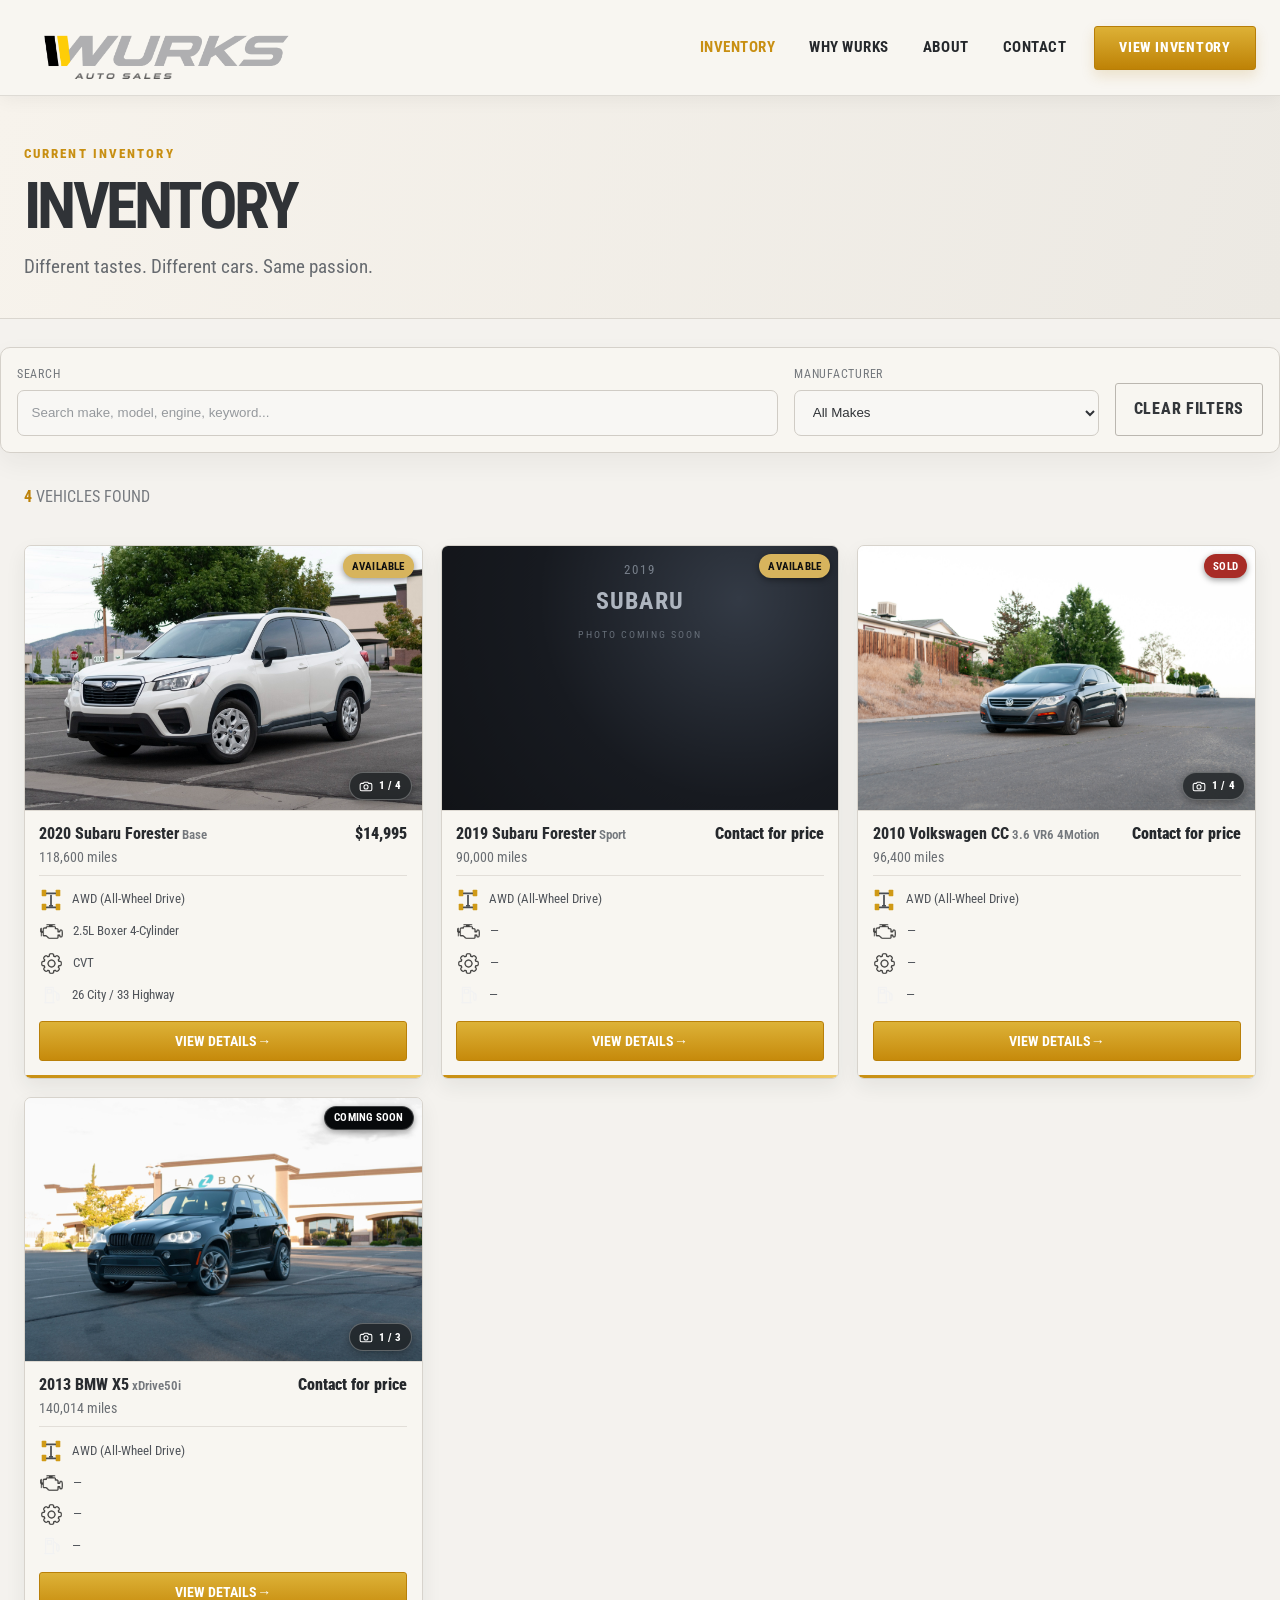
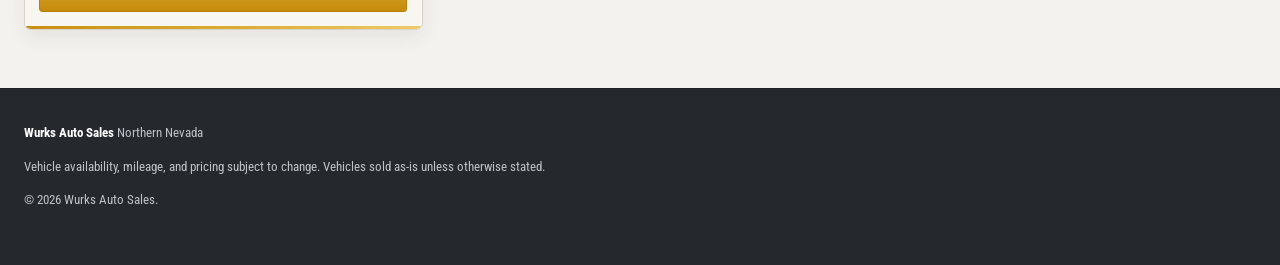
==== commit dea43b3e: "Add files via upload" ====
--- a/inventory.html
+++ b/inventory.html
@@ -5,7 +5,7 @@
   <meta name="viewport" content="width=device-width, initial-scale=1" />
   <meta name="description" content="Browse current used vehicle inventory from Wurks Auto Sales in Northern Nevada." />
   <title>Inventory | Wurks Auto Sales</title>
-  <link rel="stylesheet" href="styles.css?v=7.3.0-no-hero-photo" />
+  <link rel="stylesheet" href="styles.css?v=7.3.3-auto-sales-submark" />
   <link rel="preconnect" href="https://fonts.googleapis.com">
   <link rel="preconnect" href="https://fonts.gstatic.com" crossorigin>
   <link href="https://fonts.googleapis.com/css2?family=Roboto+Condensed:wght@400;500;600;700&display=swap" rel="stylesheet">
@@ -13,7 +13,7 @@
 <body>
   <header class="site-header">
     <a class="brand brand-logo-link" href="index.html" aria-label="Wurks Auto Sales home">
-      <img class="site-logo" src="images/wurks-auto-sales-logo.png?v=7.2.2" alt="Wurks Auto Sales">
+      <span class="site-logo-stack"><img class="site-logo" src="images/wurks-auto-sales-logo.png?v=7.3.2-solid" alt="Wurks Auto Sales"><img class="site-logo-submark" src="images/wurks-auto-sales-submark.png?v=7.3.3" alt="" aria-hidden="true"></span>
     </a>
     <button class="menu-toggle" aria-expanded="false" aria-controls="nav">Menu</button>
     <nav id="nav" class="nav">
--- a/styles.css
+++ b/styles.css
@@ -3677,7 +3677,7 @@
   bottom:28px;
   width:400px;
   height:110px;
-  background:url("images/wurks-auto-sales-logo.png?v=7.2.2") center/contain no-repeat;
+  background:url("images/wurks-auto-sales-logo.png?v=7.3.2-solid") center/contain no-repeat;
   opacity:.045;
   pointer-events:none;
 }
@@ -4436,3 +4436,137 @@
 .dealer-hero-visual {
   display: none !important;
 }
+
+
+/* v7.3.1 — homepage footer social media block */
+.homepage-footer .footer-layout {
+  display: grid;
+  grid-template-columns: minmax(0, 1fr) auto;
+  align-items: end;
+  gap: 48px;
+}
+
+.homepage-footer .footer-copy {
+  min-width: 0;
+}
+
+.homepage-footer .footer-social {
+  justify-self: end;
+  text-align: left;
+  color: #bfc3c7;
+  min-width: 170px;
+  padding-bottom: 2px;
+}
+
+.homepage-footer .footer-social-title {
+  margin-bottom: 10px;
+  color: #bfc3c7;
+  font: inherit;
+  font-size: 13px;
+  font-weight: 600;
+}
+
+.homepage-footer .footer-social-icons {
+  display: flex;
+  align-items: center;
+  gap: 13px;
+}
+
+.homepage-footer .footer-social-icon {
+  display: inline-flex;
+  align-items: center;
+  justify-content: center;
+  width: 28px;
+  height: 28px;
+  color: #bfc3c7;
+}
+
+.homepage-footer .footer-social-icon svg {
+  display: block;
+  width: 22px;
+  height: 22px;
+  fill: currentColor;
+  stroke: none;
+}
+
+.homepage-footer .footer-social-icon:nth-child(2) svg,
+.homepage-footer .footer-social-icon:nth-child(3) svg {
+  fill: none;
+  stroke: currentColor;
+  stroke-width: 1.75;
+  stroke-linecap: round;
+  stroke-linejoin: round;
+}
+
+.homepage-footer .footer-social-icon .social-dot {
+  fill: currentColor;
+  stroke: none;
+}
+
+@media (max-width: 720px) {
+  .homepage-footer .footer-layout {
+    grid-template-columns: 1fr;
+    gap: 24px;
+  }
+
+  .homepage-footer .footer-social {
+    justify-self: start;
+  }
+}
+
+
+/* v7.3.3 — separate AUTO SALES submark beneath existing WURKS logo */
+.brand-logo-link {
+  display: flex !important;
+  align-items: center !important;
+  padding: 0 !important;
+}
+
+.site-logo-stack {
+  display: inline-flex;
+  flex-direction: column;
+  align-items: center;
+  justify-content: center;
+  width: 285px;
+  max-width: 36vw;
+}
+
+.site-logo-stack .site-logo {
+  display: block;
+  width: 100% !important;
+  max-width: none !important;
+  height: auto !important;
+  object-fit: contain;
+}
+
+.site-logo-submark {
+  display: block;
+  width: 72%;
+  max-width: 205px;
+  height: auto;
+  margin-top: -17px;
+  object-fit: contain;
+}
+
+@media (max-width: 980px) {
+  .site-logo-stack {
+    width: 245px;
+  }
+
+  .site-logo-submark {
+    max-width: 176px;
+    margin-top: -15px;
+  }
+}
+
+@media (max-width: 760px) {
+  .site-logo-stack {
+    width: 215px;
+    max-width: 58vw;
+  }
+
+  .site-logo-submark {
+    max-width: 155px;
+    margin-top: -13px;
+  }
+}
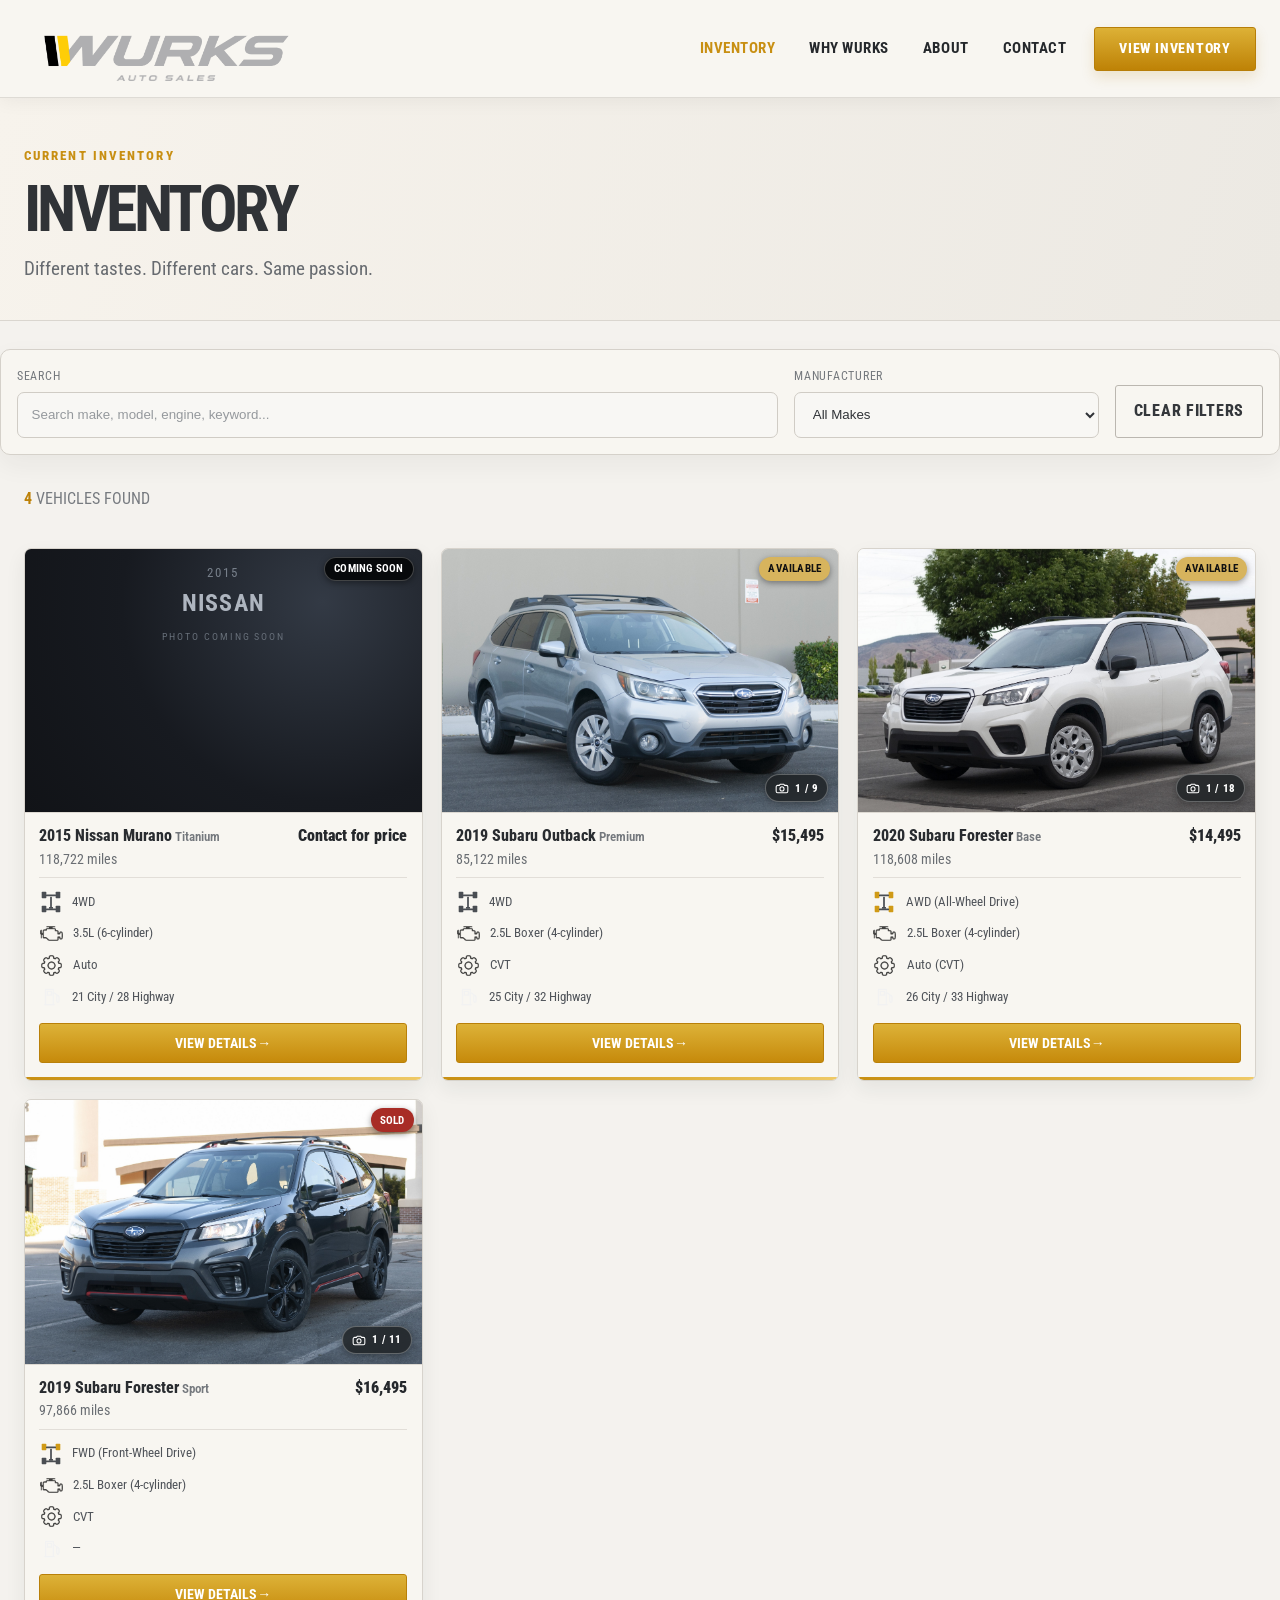
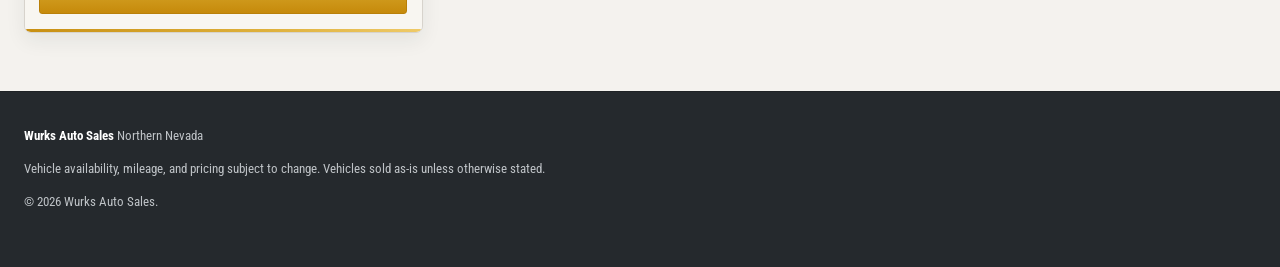
==== commit 7500bc26: "Add files via upload" ====
--- a/inventory.html
+++ b/inventory.html
@@ -5,7 +5,7 @@
   <meta name="viewport" content="width=device-width, initial-scale=1" />
   <meta name="description" content="Browse current used vehicle inventory from Wurks Auto Sales in Northern Nevada." />
   <title>Inventory | Wurks Auto Sales</title>
-  <link rel="stylesheet" href="styles.css?v=7.3.3-auto-sales-submark" />
+  <link rel="stylesheet" href="styles.css?v=7.3.4-centered-silver-logo" />
   <link rel="preconnect" href="https://fonts.googleapis.com">
   <link rel="preconnect" href="https://fonts.gstatic.com" crossorigin>
   <link href="https://fonts.googleapis.com/css2?family=Roboto+Condensed:wght@400;500;600;700&display=swap" rel="stylesheet">
@@ -13,7 +13,7 @@
 <body>
   <header class="site-header">
     <a class="brand brand-logo-link" href="index.html" aria-label="Wurks Auto Sales home">
-      <span class="site-logo-stack"><img class="site-logo" src="images/wurks-auto-sales-logo.png?v=7.3.2-solid" alt="Wurks Auto Sales"><img class="site-logo-submark" src="images/wurks-auto-sales-submark.png?v=7.3.3" alt="" aria-hidden="true"></span>
+      <span class="site-logo-stack"><img class="site-logo" src="images/wurks-auto-sales-logo.png?v=7.3.2-solid" alt="Wurks Auto Sales"><img class="site-logo-submark" src="images/wurks-auto-sales-submark.png?v=7.3.4" alt="" aria-hidden="true"></span>
     </a>
     <button class="menu-toggle" aria-expanded="false" aria-controls="nav">Menu</button>
     <nav id="nav" class="nav">
--- a/styles.css
+++ b/styles.css
@@ -4570,3 +4570,36 @@
     margin-top: -13px;
   }
 }
+
+
+/* v7.3.4 — visually center AUTO SALES under WURKS and match exact solid silver */
+.site-logo-stack {
+  align-items: center !important;
+}
+
+.site-logo-submark {
+  display: block !important;
+  align-self: center !important;
+  width: 67% !important;
+  max-width: 190px !important;
+  height: auto !important;
+  margin: -15px auto 0 !important;
+  object-fit: contain !important;
+  object-position: center center !important;
+}
+
+@media (max-width: 980px) {
+  .site-logo-submark {
+    width: 67% !important;
+    max-width: 165px !important;
+    margin-top: -13px !important;
+  }
+}
+
+@media (max-width: 760px) {
+  .site-logo-submark {
+    width: 67% !important;
+    max-width: 145px !important;
+    margin-top: -11px !important;
+  }
+}
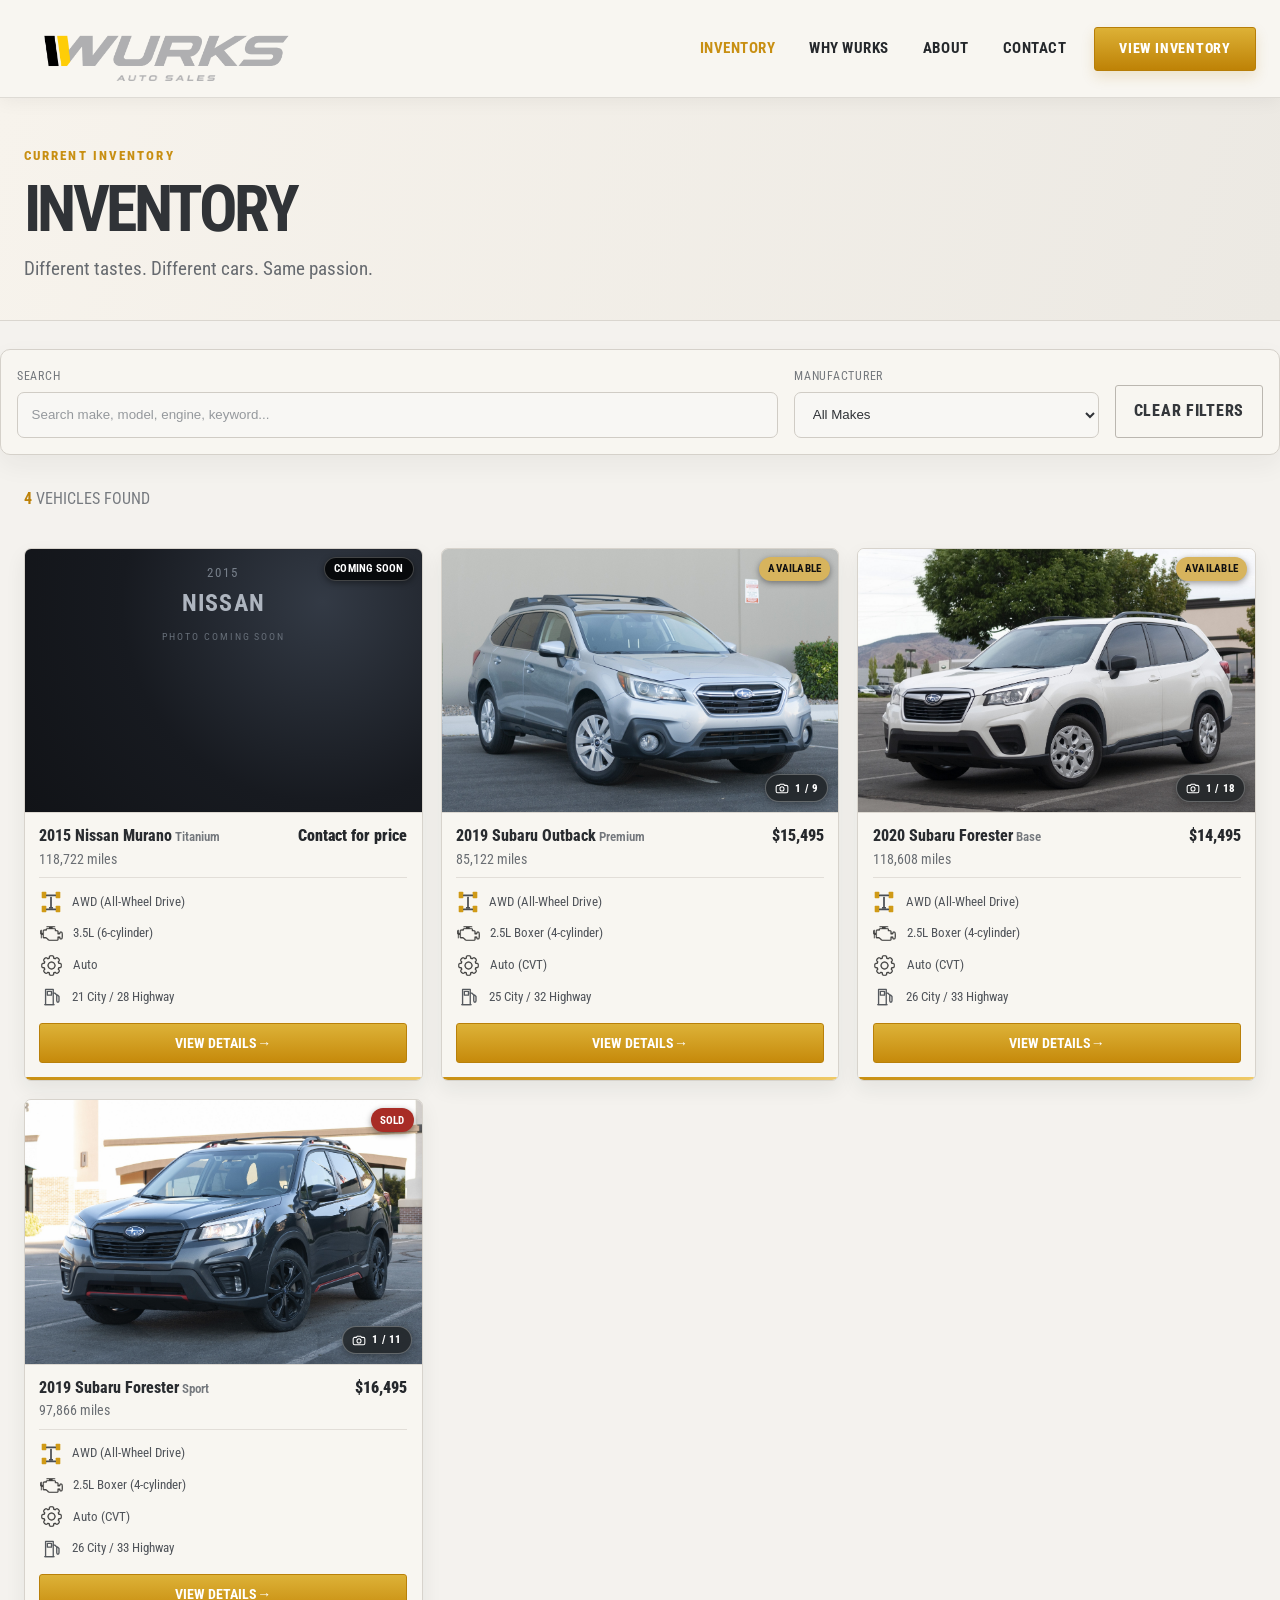
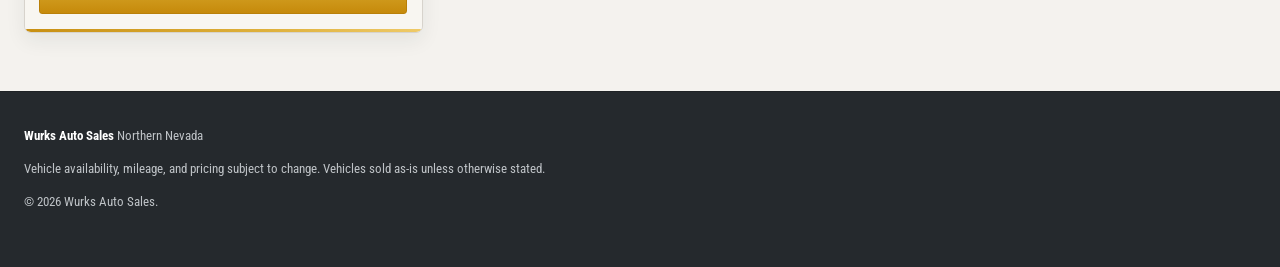
==== commit edd087bf: "Add files via upload" ====
--- a/inventory.html
+++ b/inventory.html
@@ -5,6 +5,11 @@
   <meta name="viewport" content="width=device-width, initial-scale=1" />
   <meta name="description" content="Browse current used vehicle inventory from Wurks Auto Sales in Northern Nevada." />
   <title>Inventory | Wurks Auto Sales</title>
+  <link rel="icon" type="image/png" sizes="32x32" href="images/favicon-32x32.png?v=7.3.6" />
+  <link rel="icon" type="image/png" sizes="16x16" href="images/favicon-16x16.png?v=7.3.6" />
+  <link rel="shortcut icon" href="images/favicon.ico?v=7.3.6" />
+  <link rel="apple-touch-icon" sizes="180x180" href="images/apple-touch-icon.png?v=7.3.6" />
+  <link rel="manifest" href="site.webmanifest?v=7.3.6" />
   <link rel="stylesheet" href="styles.css?v=7.3.4-centered-silver-logo" />
   <link rel="preconnect" href="https://fonts.googleapis.com">
   <link rel="preconnect" href="https://fonts.gstatic.com" crossorigin>
--- a/styles.css
+++ b/styles.css
@@ -4603,3 +4603,17 @@
     margin-top: -11px !important;
   }
 }
+
+
+/* v7.3.5 — MPG / fuel economy icon visibility fix */
+#featured-grid .spec-fuel .spec-icon,
+#inventory-grid .spec-fuel .spec-icon,
+.inventory-spec-item.spec-fuel .spec-icon {
+  color: #55595e !important;
+}
+
+#featured-grid .spec-fuel .spec-icon > svg,
+#inventory-grid .spec-fuel .spec-icon > svg,
+.inventory-spec-item.spec-fuel .spec-icon > svg {
+  color: #55595e !important;
+}
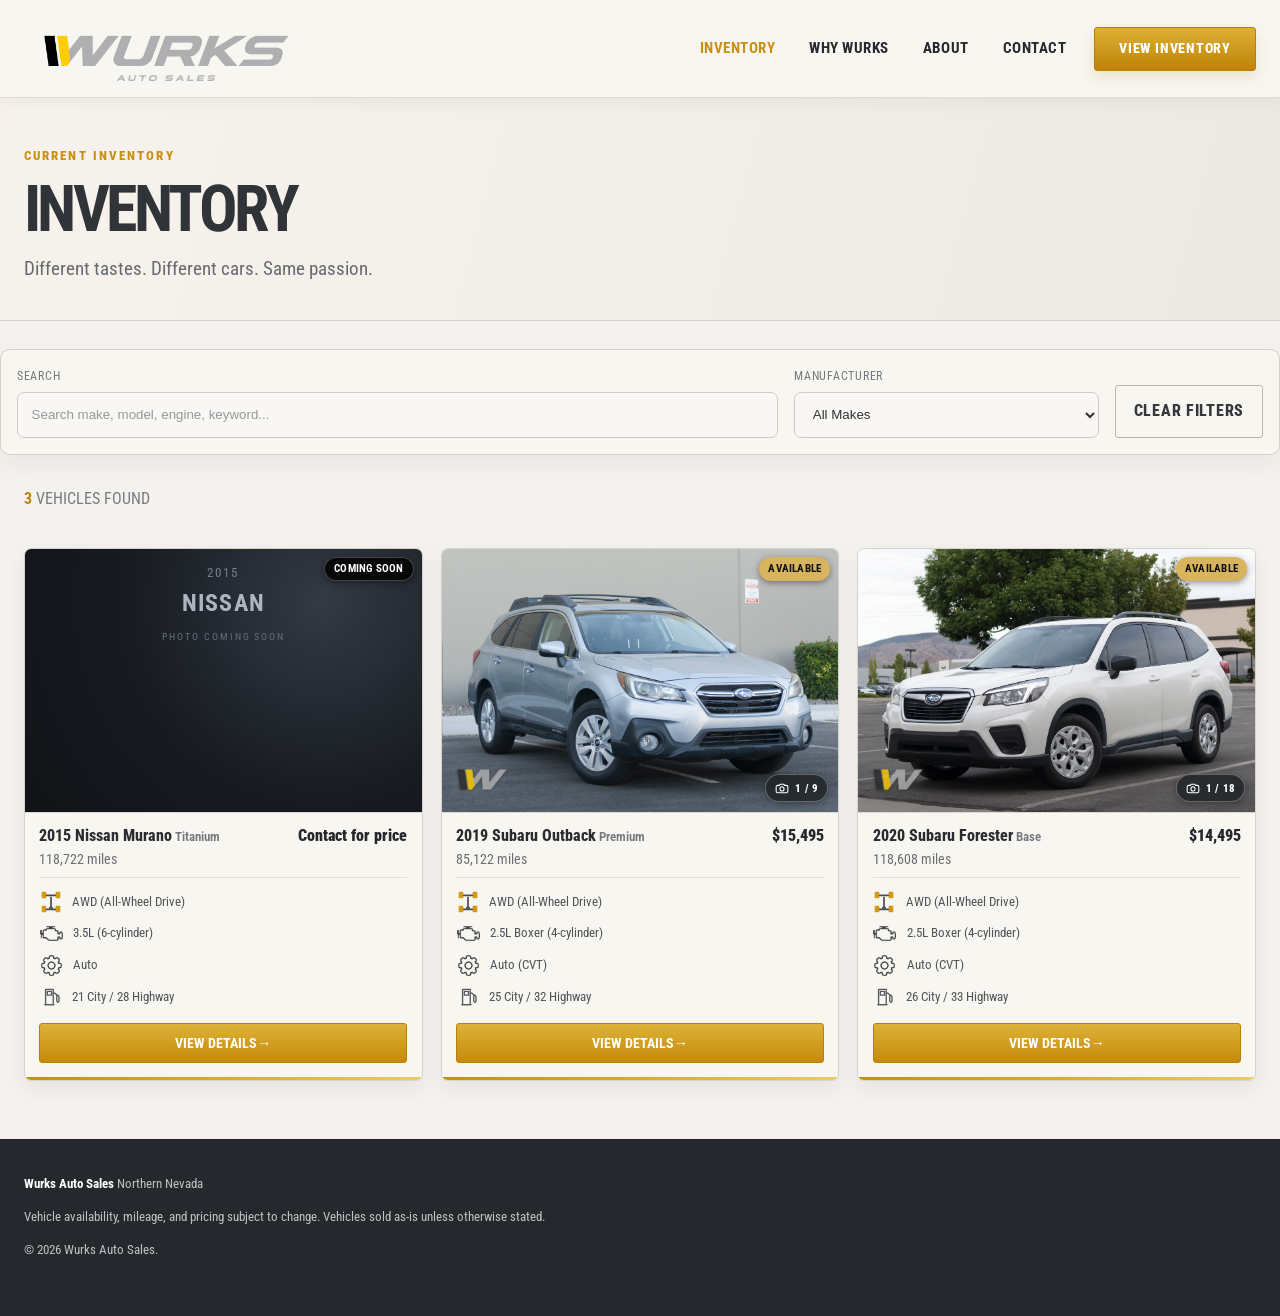
==== commit 16305f82: "Add files via upload" ====
--- a/inventory.html
+++ b/inventory.html
@@ -10,7 +10,7 @@
   <link rel="shortcut icon" href="images/favicon.ico?v=7.3.6" />
   <link rel="apple-touch-icon" sizes="180x180" href="images/apple-touch-icon.png?v=7.3.6" />
   <link rel="manifest" href="site.webmanifest?v=7.3.6" />
-  <link rel="stylesheet" href="styles.css?v=7.3.4-centered-silver-logo" />
+  <link rel="stylesheet" href="styles.css?v=7.3.7-watermark" />
   <link rel="preconnect" href="https://fonts.googleapis.com">
   <link rel="preconnect" href="https://fonts.gstatic.com" crossorigin>
   <link href="https://fonts.googleapis.com/css2?family=Roboto+Condensed:wght@400;500;600;700&display=swap" rel="stylesheet">
@@ -94,6 +94,6 @@
     document.write('<script src="inventory.js?v=' + Date.now() + '"><\/script>');
   </script>
 
-<script src="script.js?v=7.2.7-showroom-hero"></script>
+<script src="script.js?v=7.3.7-watermark"></script>
 </body>
 </html>
--- a/styles.css
+++ b/styles.css
@@ -4617,3 +4617,52 @@
 .inventory-spec-item.spec-fuel .spec-icon > svg {
   color: #55595e !important;
 }
+
+/* v7.3.7 — vehicle photo watermark */
+#featured-grid .vehicle-photo.has-image .photo-watermark,
+#inventory-grid .vehicle-photo.has-image .photo-watermark,
+.detail-main-photo.has-image .photo-watermark {
+  position: absolute !important;
+  left: 10px !important;
+  bottom: 10px !important;
+  z-index: 3 !important;
+  display: block !important;
+  width: 58px !important;
+  height: auto !important;
+  opacity: .82 !important;
+  pointer-events: none !important;
+  user-select: none !important;
+  filter: drop-shadow(0 1px 2px rgba(0,0,0,.50)) drop-shadow(0 0 6px rgba(255,255,255,.18)) !important;
+}
+
+#featured-grid .vehicle-photo.has-image .photo-watermark,
+#inventory-grid .vehicle-photo.has-image .photo-watermark {
+  max-width: 18% !important;
+  min-width: 44px !important;
+}
+
+.detail-main-photo.has-image .photo-watermark {
+  left: 14px !important;
+  bottom: 14px !important;
+  width: 112px !important;
+  max-width: 18% !important;
+  min-width: 78px !important;
+  opacity: .86 !important;
+}
+
+@media (max-width: 760px) {
+  #featured-grid .vehicle-photo.has-image .photo-watermark,
+  #inventory-grid .vehicle-photo.has-image .photo-watermark {
+    width: 52px !important;
+    min-width: 40px !important;
+    left: 8px !important;
+    bottom: 8px !important;
+  }
+
+  .detail-main-photo.has-image .photo-watermark {
+    width: 88px !important;
+    min-width: 68px !important;
+    left: 10px !important;
+    bottom: 10px !important;
+  }
+}
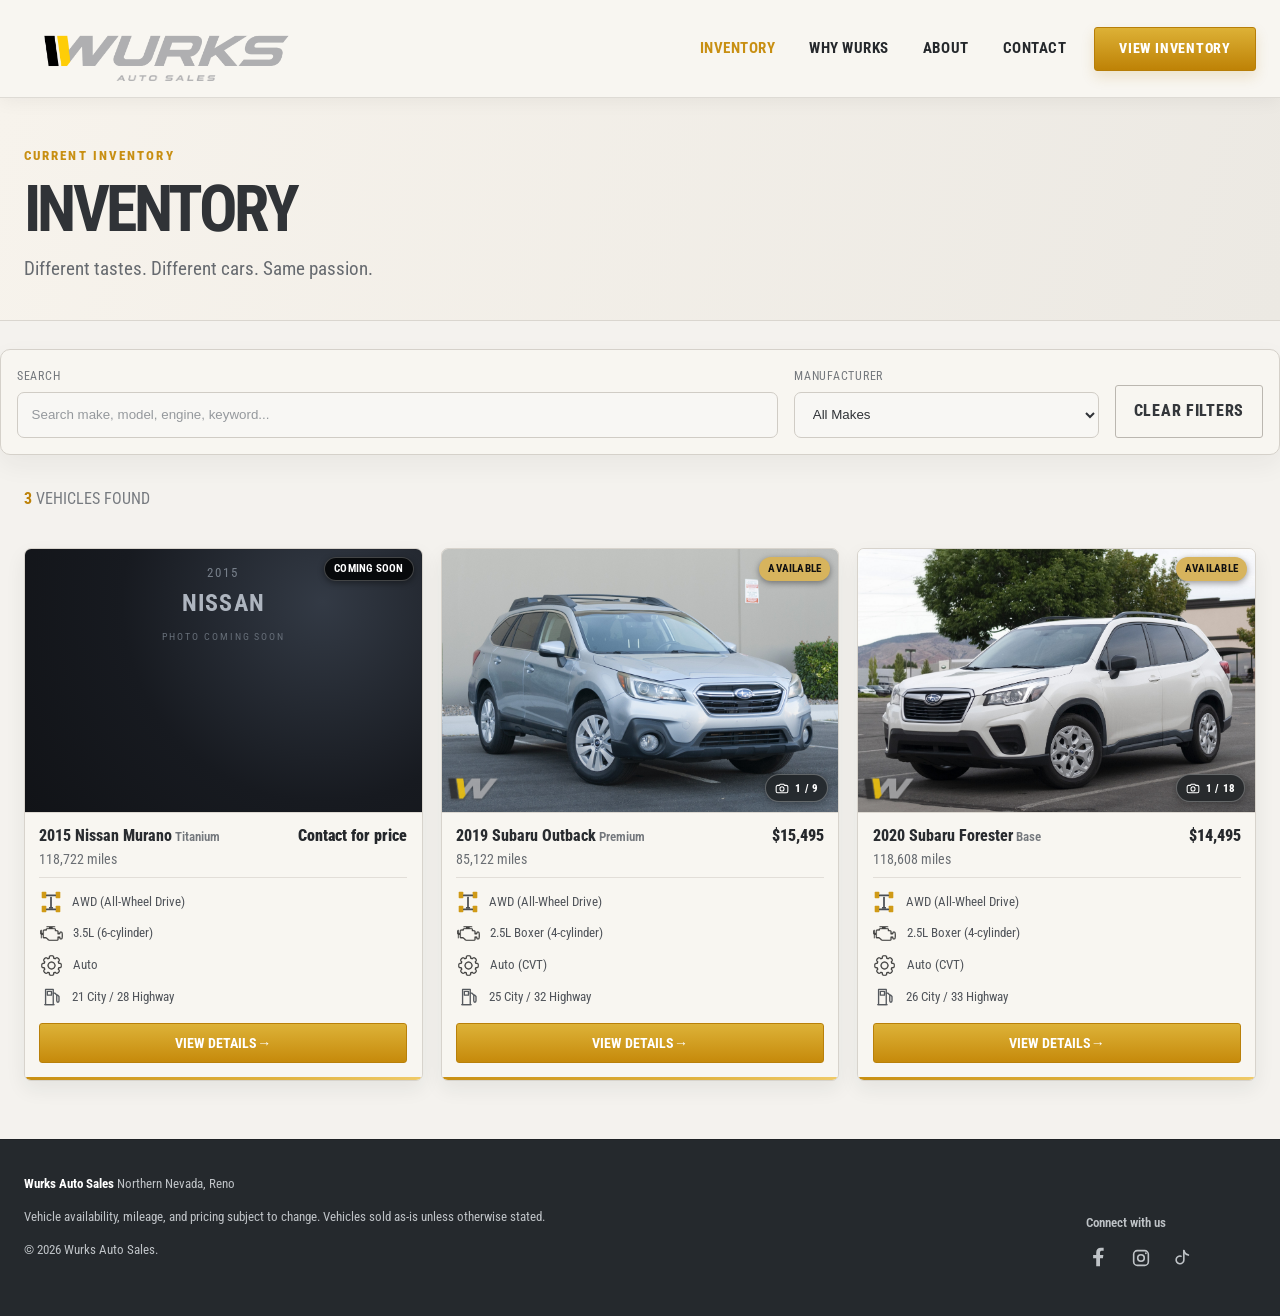
==== commit e1f95f96: "Add files via upload" ====
--- a/inventory.html
+++ b/inventory.html
@@ -10,7 +10,7 @@
   <link rel="shortcut icon" href="images/favicon.ico?v=7.3.6" />
   <link rel="apple-touch-icon" sizes="180x180" href="images/apple-touch-icon.png?v=7.3.6" />
   <link rel="manifest" href="site.webmanifest?v=7.3.6" />
-  <link rel="stylesheet" href="styles.css?v=7.3.7-watermark" />
+  <link rel="stylesheet" href="styles.css?v=7.4.0-highlight-watermark" />
   <link rel="preconnect" href="https://fonts.googleapis.com">
   <link rel="preconnect" href="https://fonts.gstatic.com" crossorigin>
   <link href="https://fonts.googleapis.com/css2?family=Roboto+Condensed:wght@400;500;600;700&display=swap" rel="stylesheet">
@@ -64,10 +64,40 @@
     </section>
   </main>
 
-  <footer>
-    <div><strong>Wurks Auto Sales</strong><span> Northern Nevada</span></div>
-    <p>Vehicle availability, mileage, and pricing subject to change. Vehicles sold as-is unless otherwise stated.</p>
-    <p>&copy; <span id="year"></span> Wurks Auto Sales.</p>
+  <footer class="homepage-footer">
+    <div class="footer-layout">
+      <div class="footer-copy">
+        <div><strong>Wurks Auto Sales</strong><span> Northern Nevada, Reno</span></div>
+        <p>Vehicle availability, mileage, and pricing subject to change. Vehicles sold as-is unless otherwise stated.</p>
+        <p>&copy; <span id="year"></span> Wurks Auto Sales.</p>
+      </div>
+
+      <div class="footer-social" aria-label="Social media">
+        <div class="footer-social-title">Connect with us</div>
+        <div class="footer-social-icons">
+          <span class="footer-social-icon" aria-label="Facebook" title="Facebook">
+            <svg viewBox="0 0 24 24" aria-hidden="true">
+              <path d="M14.2 8.3h3.1V4.2c-.5-.1-2.2-.2-4.1-.2-4 0-6.7 2.4-6.7 6.9v3.8H2v4.6h4.5V31h5.5V19.3h4.2l.7-4.6H12v-3.3c0-1.3.4-3.1 2.2-3.1Z" transform="scale(.75) translate(4 -3)"></path>
+            </svg>
+          </span>
+
+          <span class="footer-social-icon" aria-label="Instagram" title="Instagram">
+            <svg viewBox="0 0 24 24" aria-hidden="true">
+              <rect x="4" y="4" width="16" height="16" rx="4"></rect>
+              <circle cx="12" cy="12" r="3.6"></circle>
+              <circle class="social-dot" cx="17.3" cy="6.8" r="1"></circle>
+            </svg>
+          </span>
+
+          <span class="footer-social-icon" aria-label="TikTok" title="TikTok">
+            <svg viewBox="0 0 24 24" aria-hidden="true">
+              <path d="M14 4v10.1a4.2 4.2 0 1 1-3.1-4.1"></path>
+              <path d="M14 4c.8 2.7 2.4 4.2 5 4.8"></path>
+            </svg>
+          </span>
+        </div>
+      </div>
+    </div>
   </footer>
 
   <template id="vehicle-template">
--- a/styles.css
+++ b/styles.css
@@ -4666,3 +4666,40 @@
     bottom: 10px !important;
   }
 }
+
+/* v7.3.8/v7.3.9 — card watermark position + VIN color fix */
+/* Keep VIN dark on detail page. Push ONLY homepage Highlight and Inventory watermarks nearly flush to lower-left edge. */
+#featured-grid .vehicle-photo.has-image .photo-watermark,
+#inventory-grid .vehicle-photo.has-image .photo-watermark {
+  left: 1px !important;
+  bottom: 1px !important;
+}
+
+/* Restore vehicle-detail VIN to dark/black text on the light VIN panel. */
+.detail-vin-bar strong,
+#detail-vin {
+  color: #111111 !important;
+}
+
+@media (max-width: 760px) {
+  #featured-grid .vehicle-photo.has-image .photo-watermark,
+  #inventory-grid .vehicle-photo.has-image .photo-watermark {
+    left: 1px !important;
+    bottom: 1px !important;
+  }
+}
+
+
+/* v7.4.0 — smaller watermark on Homepage Wurks Highlights only */
+#featured-grid .vehicle-photo.has-image .photo-watermark {
+  width: 48px !important;
+  min-width: 38px !important;
+  max-width: 15% !important;
+}
+
+@media (max-width: 760px) {
+  #featured-grid .vehicle-photo.has-image .photo-watermark {
+    width: 44px !important;
+    min-width: 34px !important;
+  }
+}
